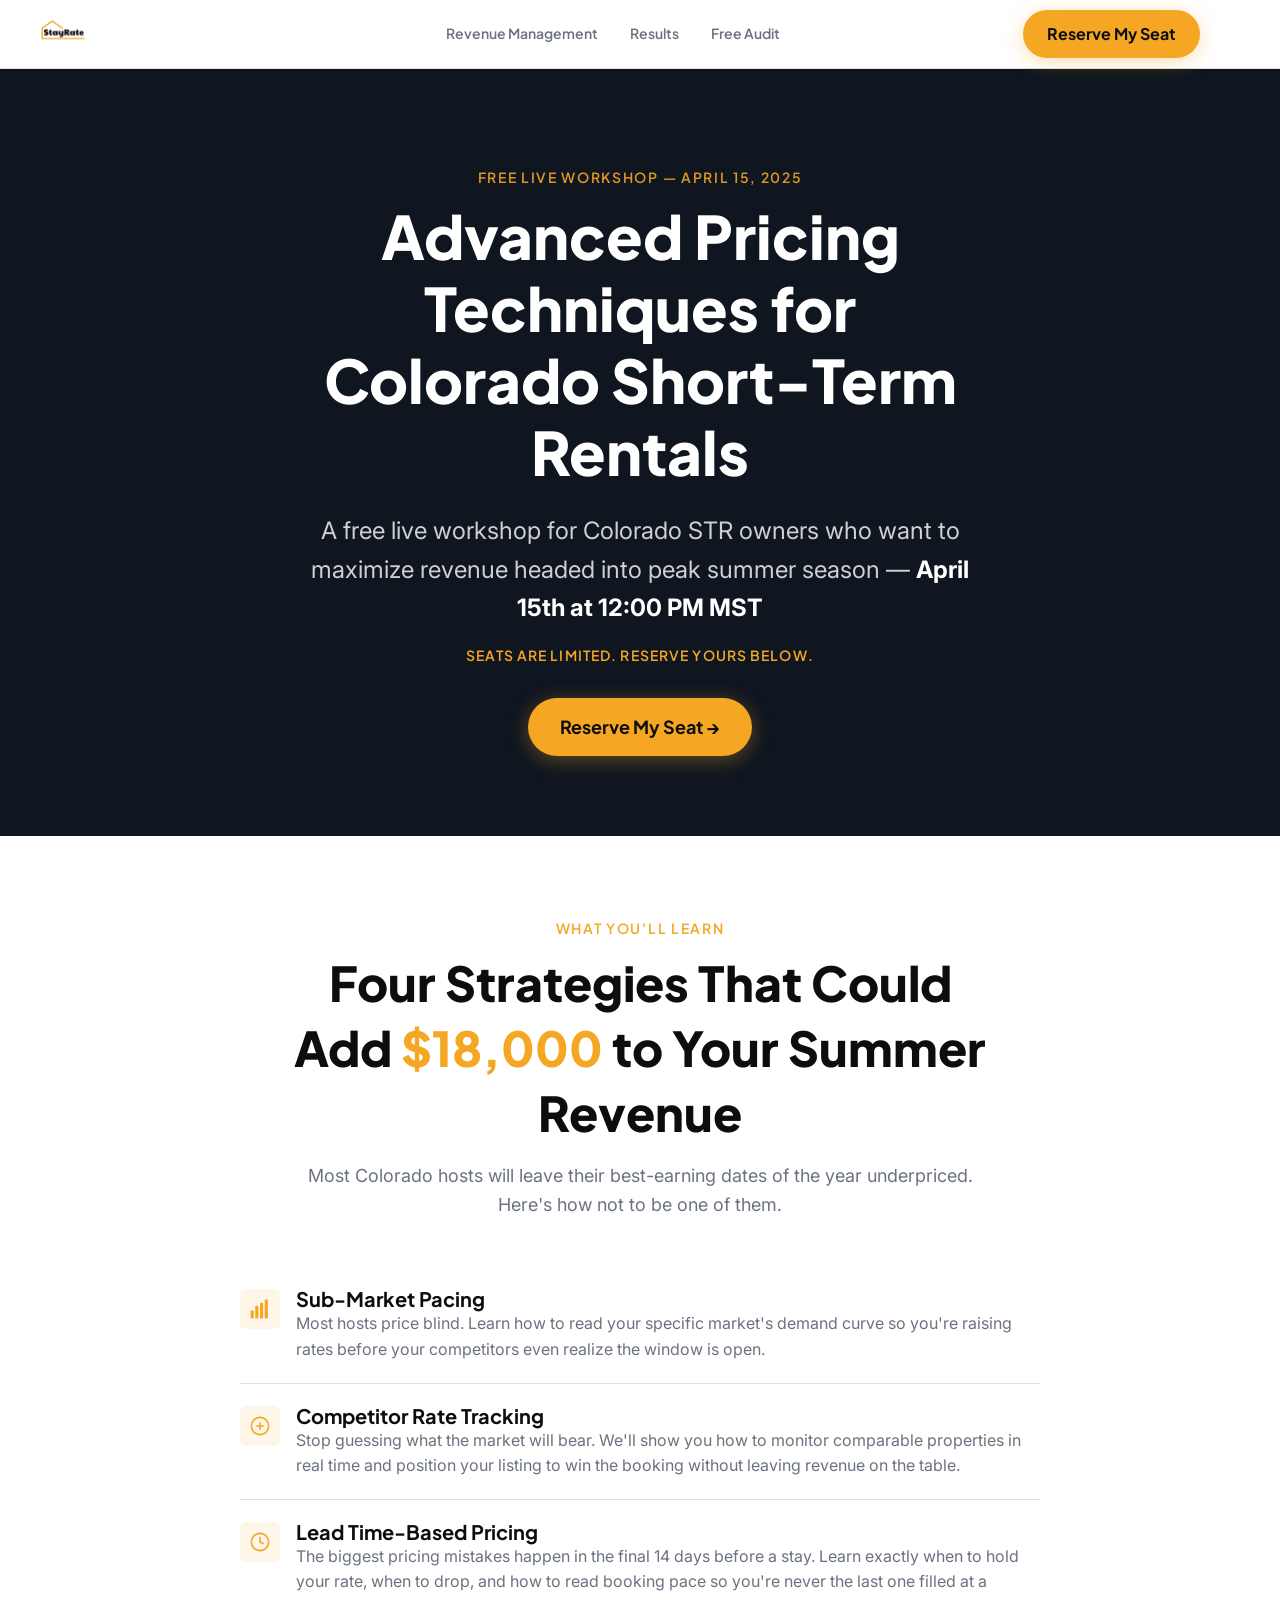
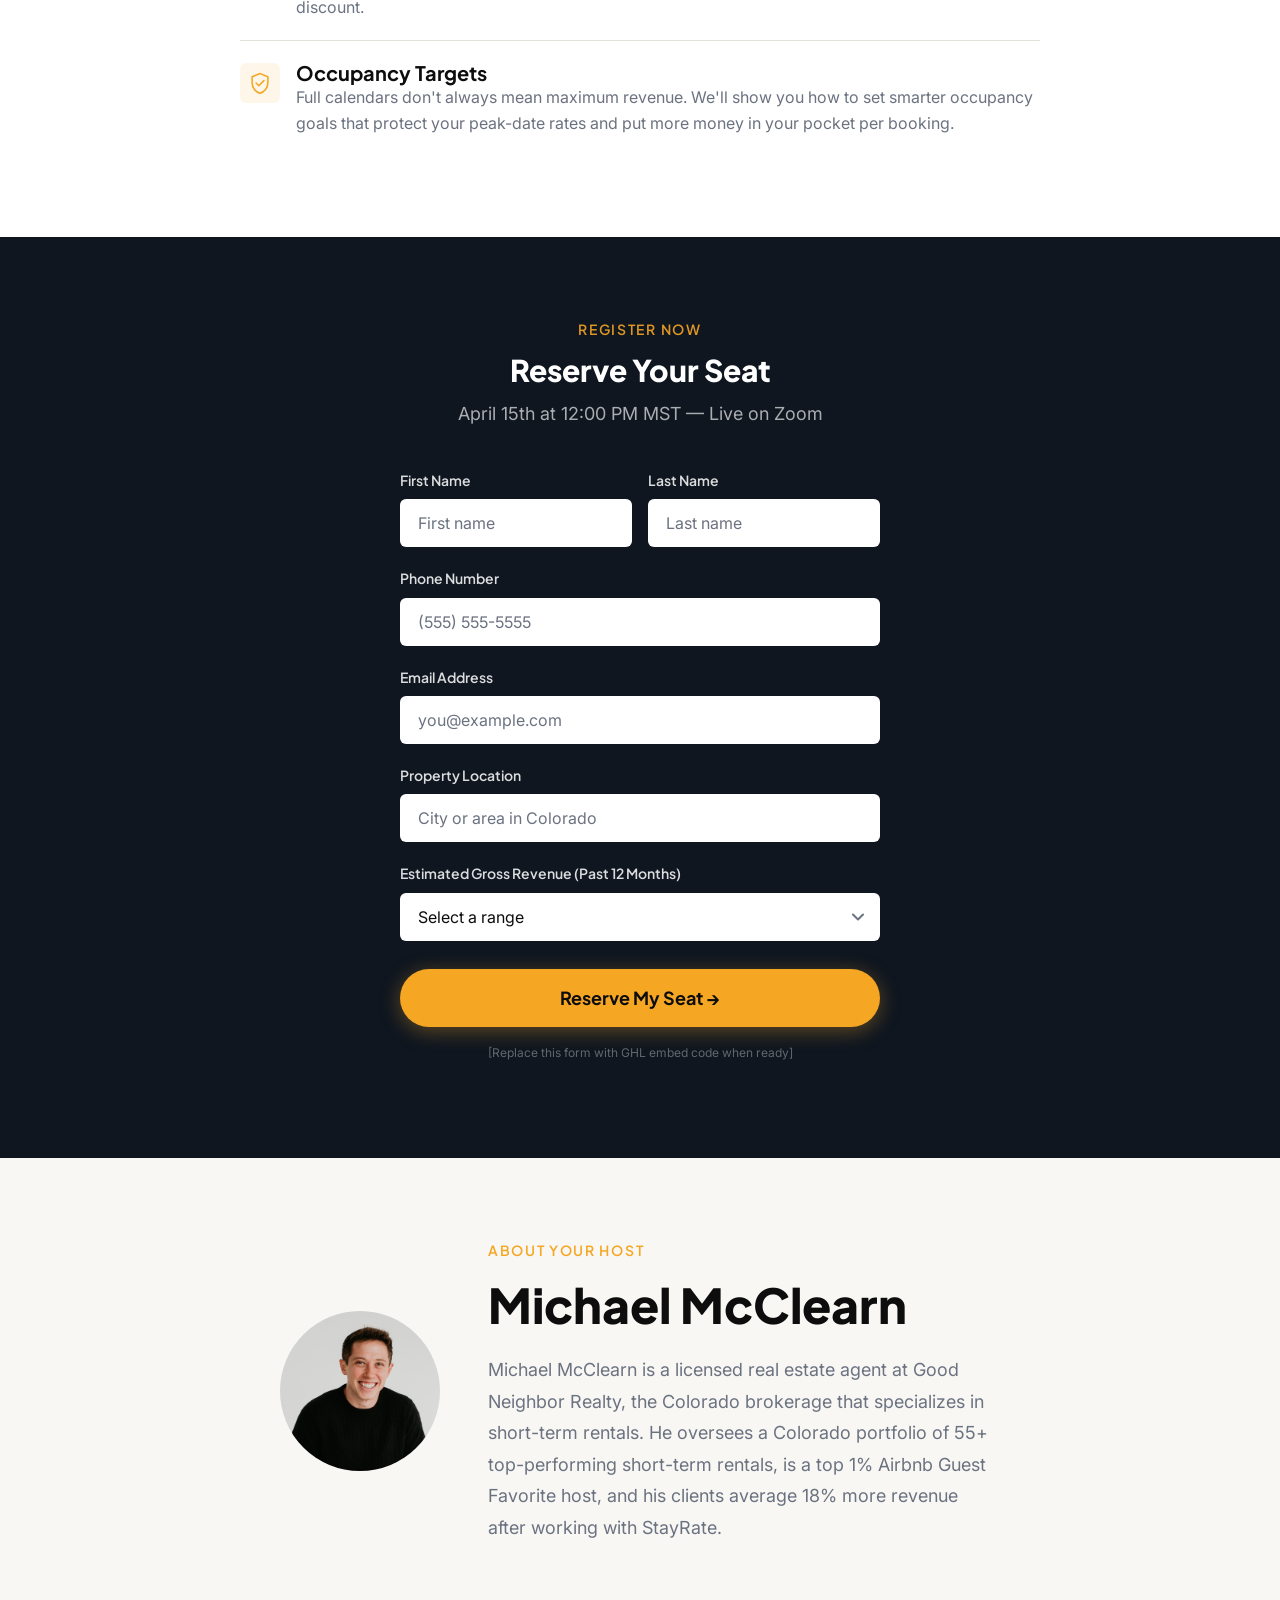
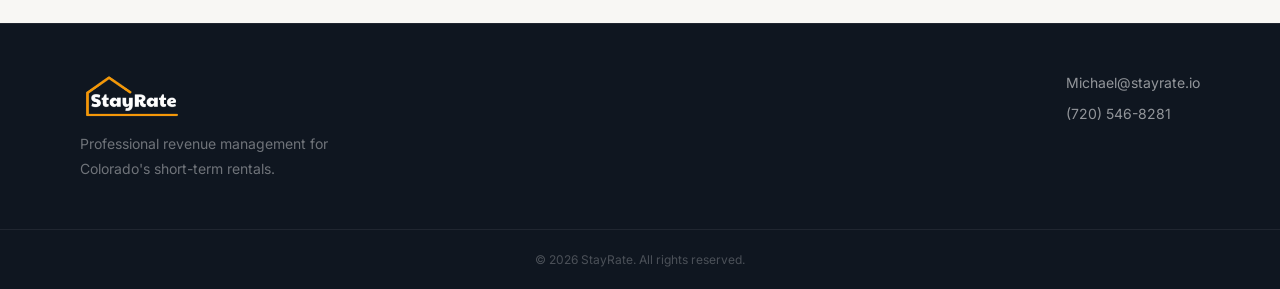
==== workshop/index.html @ c4a12dfe "Add workshop registration landing page at /workshop Standalone webinar landing page for April 15th p" ====
<!DOCTYPE html>
<html lang="en">
<head>
  <meta charset="UTF-8" />
  <meta name="viewport" content="width=device-width, initial-scale=1.0" />
  <meta name="description" content="Free live workshop: Advanced Pricing Techniques for Colorado Short-Term Rentals. April 15th at 12:00 PM MST. Reserve your seat now." />
  <title>Free Workshop: Advanced Pricing Techniques for Colorado STRs | StayRate</title>

  <!-- Google Fonts: Plus Jakarta Sans (headings) + Inter (body) -->
  <link rel="preconnect" href="https://fonts.googleapis.com" />
  <link rel="preconnect" href="https://fonts.gstatic.com" crossorigin />
  <link href="https://fonts.googleapis.com/css2?family=Plus+Jakarta+Sans:wght@400;500;600;700;800&family=Inter:wght@400;500;600&display=swap" rel="stylesheet" />

  <link rel="stylesheet" href="../style.css" />
  <link rel="stylesheet" href="workshop.css" />
</head>
<body>

  <!-- ================================================
       HEADER / NAVIGATION
  ================================================ -->
  <header class="site-header" id="site-header">
    <div class="container header-inner">
      <a href="../index.html" class="logo" aria-label="StayRate Home">
        <img src="../Logo Black Transparent Background.png" alt="StayRate" class="logo-img" />
      </a>
      <nav class="main-nav" aria-label="Main navigation">
        <ul class="nav-list">
          <li><a href="../index.html" class="nav-link">Revenue Management</a></li>
          <li><a href="../case-studies.html" class="nav-link">Results</a></li>
          <li><a href="../revenue-audit/start/index.html" class="nav-link">Free Audit</a></li>
        </ul>
      </nav>
      <a href="#register" class="btn btn-primary nav-cta">Reserve My Seat</a>
      <button class="hamburger" id="hamburger" aria-label="Open menu" aria-expanded="false" aria-controls="mobile-menu">
        <span class="hamburger-bar"></span>
        <span class="hamburger-bar"></span>
        <span class="hamburger-bar"></span>
      </button>
    </div>
    <div class="mobile-menu" id="mobile-menu" aria-hidden="true">
      <nav aria-label="Mobile navigation">
        <ul class="mobile-nav-list">
          <li><a href="../index.html" class="mobile-nav-link">Revenue Management</a></li>
          <li><a href="../case-studies.html" class="mobile-nav-link">Results</a></li>
          <li><a href="../revenue-audit/start/index.html" class="mobile-nav-link">Free Audit</a></li>
        </ul>
        <a href="#register" class="btn btn-primary mobile-cta">Reserve My Seat</a>
      </nav>
    </div>
  </header>


  <main>

    <!-- ================================================
         HERO SECTION
    ================================================ -->
    <section class="ws-hero">
      <div class="container ws-hero-inner">
        <p class="eyebrow">Free Live Workshop — April 15, 2025</p>
        <h1 class="ws-hero-headline">
          Advanced Pricing Techniques for Colorado Short-Term Rentals
        </h1>
        <p class="ws-hero-subhead">
          A free live workshop for Colorado STR owners who want to maximize revenue headed into peak summer season — <strong>April 15th at 12:00 PM MST</strong>
        </p>
        <p class="ws-urgency">Seats are limited. Reserve yours below.</p>
        <a href="#register" class="btn btn-primary btn-lg ws-hero-cta">Reserve My Seat &rarr;</a>
      </div>
    </section>


    <!-- ================================================
         WHAT YOU'LL LEARN
    ================================================ -->
    <section class="ws-learn" id="learn">
      <div class="container">
        <div class="ws-section-header">
          <p class="eyebrow">What You'll Learn</p>
          <h2 class="section-headline">Four Strategies That Could Add <span class="text-accent">$18,000</span> to Your Summer Revenue</h2>
          <p class="ws-learn-subtitle">Most Colorado hosts will leave their best-earning dates of the year underpriced. Here's how not to be one of them.</p>
        </div>

        <div class="ws-learn-rows">

          <div class="ws-learn-row">
            <div class="ws-learn-row-icon" aria-hidden="true">
              <svg width="22" height="22" viewBox="0 0 28 28" fill="none"><rect x="2" y="16" width="4" height="10" rx="1" fill="#F5A623"/><rect x="8" y="10" width="4" height="16" rx="1" fill="#F5A623"/><rect x="14" y="6" width="4" height="20" rx="1" fill="#F5A623"/><rect x="20" y="2" width="4" height="24" rx="1" fill="#F5A623"/></svg>
            </div>
            <div class="ws-learn-row-text">
              <h3 class="ws-learn-title">Sub-Market Pacing</h3>
              <p class="ws-learn-desc">Most hosts price blind. Learn how to read your specific market's demand curve so you're raising rates before your competitors even realize the window is open.</p>
            </div>
          </div>

          <div class="ws-learn-row">
            <div class="ws-learn-row-icon" aria-hidden="true">
              <svg width="22" height="22" viewBox="0 0 28 28" fill="none"><circle cx="14" cy="14" r="11" stroke="#F5A623" stroke-width="2"/><path d="M10 14h8M14 10v8" stroke="#F5A623" stroke-width="2" stroke-linecap="round"/></svg>
            </div>
            <div class="ws-learn-row-text">
              <h3 class="ws-learn-title">Competitor Rate Tracking</h3>
              <p class="ws-learn-desc">Stop guessing what the market will bear. We'll show you how to monitor comparable properties in real time and position your listing to win the booking without leaving revenue on the table.</p>
            </div>
          </div>

          <div class="ws-learn-row">
            <div class="ws-learn-row-icon" aria-hidden="true">
              <svg width="22" height="22" viewBox="0 0 28 28" fill="none"><circle cx="14" cy="14" r="11" stroke="#F5A623" stroke-width="2"/><path d="M14 8v6l4 2" stroke="#F5A623" stroke-width="2" stroke-linecap="round" stroke-linejoin="round"/></svg>
            </div>
            <div class="ws-learn-row-text">
              <h3 class="ws-learn-title">Lead Time-Based Pricing</h3>
              <p class="ws-learn-desc">The biggest pricing mistakes happen in the final 14 days before a stay. Learn exactly when to hold your rate, when to drop, and how to read booking pace so you're never the last one filled at a discount.</p>
            </div>
          </div>

          <div class="ws-learn-row">
            <div class="ws-learn-row-icon" aria-hidden="true">
              <svg width="22" height="22" viewBox="0 0 28 28" fill="none"><path d="M14 2L4 6v8c0 6.075 4.477 11.722 10 13 5.523-1.278 10-6.925 10-13V6L14 2z" stroke="#F5A623" stroke-width="2" fill="none"/><path d="M9 14l3.5 3.5L19 11" stroke="#F5A623" stroke-width="2" stroke-linecap="round" stroke-linejoin="round"/></svg>
            </div>
            <div class="ws-learn-row-text">
              <h3 class="ws-learn-title">Occupancy Targets</h3>
              <p class="ws-learn-desc">Full calendars don't always mean maximum revenue. We'll show you how to set smarter occupancy goals that protect your peak-date rates and put more money in your pocket per booking.</p>
            </div>
          </div>

        </div>
      </div>
    </section>


    <!-- ================================================
         REGISTRATION FORM
    ================================================ -->
    <section class="ws-register" id="register">
      <div class="container ws-register-inner">
        <div class="ws-register-header">
          <p class="eyebrow eyebrow-light">Register Now</p>
          <h2 class="ws-register-headline">Reserve Your Seat</h2>
          <p class="ws-register-sub">April 15th at 12:00 PM MST &mdash; Live on Zoom</p>
        </div>

        <!-- GHL FORM EMBED — REPLACE BELOW -->
        <div id="ws-form-container">
          <form id="ws-registration-form" class="ws-form" novalidate>
            <div class="ws-form-row">
              <div class="ws-form-group">
                <label for="ws-first-name">First Name</label>
                <input type="text" id="ws-first-name" name="first_name" placeholder="First name" required />
              </div>
              <div class="ws-form-group">
                <label for="ws-last-name">Last Name</label>
                <input type="text" id="ws-last-name" name="last_name" placeholder="Last name" required />
              </div>
            </div>

            <div class="ws-form-group">
              <label for="ws-phone">Phone Number</label>
              <input type="tel" id="ws-phone" name="phone" placeholder="(555) 555-5555" required />
            </div>

            <div class="ws-form-group">
              <label for="ws-email">Email Address</label>
              <input type="email" id="ws-email" name="email" placeholder="you@example.com" required />
            </div>

            <div class="ws-form-group">
              <label for="ws-location">Property Location</label>
              <input type="text" id="ws-location" name="location" placeholder="City or area in Colorado" required />
            </div>

            <div class="ws-form-group">
              <label for="ws-revenue">Estimated Gross Revenue (Past 12 Months)</label>
              <select id="ws-revenue" name="revenue" required>
                <option value="" disabled selected>Select a range</option>
                <option value="under-30k">Under $30K</option>
                <option value="30k-60k">$30K–$60K</option>
                <option value="60k-100k">$60K–$100K</option>
                <option value="100k-150k">$100K–$150K</option>
                <option value="150k-plus">$150K+</option>
              </select>
            </div>

            <button type="submit" class="btn btn-primary btn-lg ws-submit-btn">Reserve My Seat &rarr;</button>

            <p class="ws-form-note">[Replace this form with GHL embed code when ready]</p>
          </form>

          <!-- Thank You State (hidden by default) -->
          <div id="ws-thank-you" class="ws-thank-you" hidden>
            <div class="ws-thank-you-icon" aria-hidden="true">
              <svg width="48" height="48" viewBox="0 0 48 48" fill="none"><circle cx="24" cy="24" r="22" stroke="#F5A623" stroke-width="3"/><path d="M14 24l7 7L34 18" stroke="#F5A623" stroke-width="3" stroke-linecap="round" stroke-linejoin="round"/></svg>
            </div>
            <h3 class="ws-thank-you-headline">You're in.</h3>
            <p class="ws-thank-you-sub">Your seat is reserved for <strong>April 15th at 12:00 PM MST</strong>.</p>

            <div class="ws-next-steps">
              <p class="ws-next-steps-label">Here's what happens next:</p>
              <ol class="ws-next-steps-list">
                <li>You'll receive a confirmation email with your Zoom link and a calendar invite</li>
                <li>Over the next week we'll send you a few things to make sure you get the most out of the workshop</li>
                <li>The day before and morning of, we'll send you a reminder with the link</li>
              </ol>
            </div>

            <p class="ws-thank-you-contact">
              If you have questions before then, reach out at <a href="mailto:michael@stayrate.io">michael@stayrate.io</a>
            </p>
          </div>
        </div>
        <!-- END GHL FORM EMBED -->

      </div>
    </section>


    <!-- ================================================
         ABOUT YOUR HOST
    ================================================ -->
    <section class="ws-host" id="host">
      <div class="container ws-host-inner">
        <div class="ws-host-photo">
          <img src="michael.jpg" alt="Michael McClearn" class="ws-headshot-img" />
        </div>
        <div class="ws-host-text">
          <p class="eyebrow">About Your Host</p>
          <h2 class="section-headline">Michael McClearn</h2>
          <p class="ws-host-bio">
            Michael McClearn is a licensed real estate agent at Good Neighbor Realty, the Colorado brokerage that specializes in short-term rentals. He oversees a Colorado portfolio of 55+ top-performing short-term rentals, is a top 1% Airbnb Guest Favorite host, and his clients average 18% more revenue after working with StayRate.
          </p>
        </div>
      </div>
    </section>

  </main>


  <!-- ================================================
       FOOTER
  ================================================ -->
  <footer class="site-footer">
    <div class="container footer-inner">
      <div class="footer-brand">
        <a href="../index.html" class="logo logo-footer" aria-label="StayRate Home">
          <img src="../Logo White Transparent Background.png" alt="StayRate" class="logo-img logo-img--footer" />
        </a>
        <p class="footer-tagline">Professional revenue management for Colorado's short-term rentals.</p>
      </div>
      <div class="footer-contact">
        <a href="mailto:Michael@stayrate.io">Michael@stayrate.io</a>
        <a href="tel:7205468281">(720) 546-8281</a>
      </div>
    </div>
    <div class="footer-bottom">
      <div class="container">
        <p>&copy; <span id="footer-year"></span> StayRate. All rights reserved.</p>
      </div>
    </div>
  </footer>

  <script src="../script.js"></script>
  <script src="workshop.js"></script>
</body>
</html>
---- style.css ----
/* ============================================================
   STAYRATE — STYLESHEET
   Mobile-first, responsive. Vanilla CSS with custom properties.
   Structure:
     1. Design Tokens (CSS Custom Properties)
     2. Reset & Base
     3. Typography
     4. Layout Utilities
     5. Buttons
     6. Header & Navigation
     7. Hero Section
     8. Problem Section
     9. How It Works
    10. Results / Case Study
    11. Why StayRate (Benefits)
    12. Who It's For
    13. FAQ
    14. Final CTA Section
    15. Footer
    16. Animations & Utilities
    17. Media Queries (tablet / desktop)
============================================================ */


/* ============================================================
   1. DESIGN TOKENS
============================================================ */
:root {
  /* --- Brand Colors --- */
  --color-accent:       #F5A623;   /* StayRate orange/gold — CTAs, highlights */
  --color-accent-dark:  #D4891A;   /* Hover state for accent */
  --color-black:        #0D0D0D;   /* Primary text, headings */
  --color-white:        #FFFFFF;
  --color-off-white:    #F8F7F4;   /* Warm light background */
  --color-surface:      #F0EFE9;   /* Slightly deeper off-white for alternating sections */
  --color-dark-bg:      #0F1620;   /* Dark sections (CTA, footer) */
  --color-gray-muted:   #6B7280;   /* Secondary / muted text */
  --color-gray-border:  #E2E0D8;   /* Borders and dividers */
  --color-success:      #16A34A;   /* Checkmarks, positive indicators */

  /* --- Typography --- */
  --font-heading: 'Plus Jakarta Sans', sans-serif;
  --font-body:    'Inter', sans-serif;

  /* Font weights */
  --fw-regular:  400;
  --fw-medium:   500;
  --fw-semibold: 600;
  --fw-bold:     700;
  --fw-extrabold:800;

  /* Font sizes — mobile base, scaled up at breakpoints */
  --fs-xs:   0.75rem;   /*  12px */
  --fs-sm:   0.875rem;  /*  14px */
  --fs-base: 1rem;      /*  16px */
  --fs-md:   1.125rem;  /*  18px */
  --fs-lg:   1.25rem;   /*  20px */
  --fs-xl:   1.5rem;    /*  24px */
  --fs-2xl:  1.875rem;  /*  30px */
  --fs-3xl:  2.25rem;   /*  36px */
  --fs-4xl:  3rem;      /*  48px */
  --fs-5xl:  3.75rem;   /*  60px */

  /* Line heights */
  --lh-tight:  1.2;
  --lh-snug:   1.35;
  --lh-normal: 1.6;
  --lh-relaxed:1.75;

  /* --- Spacing Scale --- */
  --space-1:  0.25rem;  /*  4px */
  --space-2:  0.5rem;   /*  8px */
  --space-3:  0.75rem;  /* 12px */
  --space-4:  1rem;     /* 16px */
  --space-5:  1.25rem;  /* 20px */
  --space-6:  1.5rem;   /* 24px */
  --space-8:  2rem;     /* 32px */
  --space-10: 2.5rem;   /* 40px */
  --space-12: 3rem;     /* 48px */
  --space-16: 4rem;     /* 64px */
  --space-20: 5rem;     /* 80px */
  --space-24: 6rem;     /* 96px */

  /* --- Layout --- */
  --container-max:  1200px;
  --container-pad:  var(--space-5);  /* horizontal padding inside container */

  /* --- Borders & Radius --- */
  --radius-sm:  6px;
  --radius-md:  12px;
  --radius-lg:  20px;
  --radius-xl:  28px;
  --radius-full:9999px;

  /* --- Shadows --- */
  --shadow-sm:  0 1px 3px rgba(0,0,0,0.08), 0 1px 2px rgba(0,0,0,0.05);
  --shadow-md:  0 4px 16px rgba(0,0,0,0.10);
  --shadow-lg:  0 12px 40px rgba(0,0,0,0.14);
  --shadow-accent: 0 4px 20px rgba(245,166,35,0.35);

  /* --- Transitions --- */
  --transition-fast: 150ms ease;
  --transition-base: 250ms ease;
  --transition-slow: 400ms ease;
}


/* ============================================================
   2. RESET & BASE
============================================================ */
*, *::before, *::after {
  box-sizing: border-box;
  margin: 0;
  padding: 0;
}

html {
  scroll-behavior: smooth;
  -webkit-text-size-adjust: 100%;
}

body {
  font-family: var(--font-body);
  font-size: var(--fs-base);
  line-height: var(--lh-normal);
  color: var(--color-black);
  background-color: var(--color-white);
  -webkit-font-smoothing: antialiased;
  -moz-osx-font-smoothing: grayscale;
}

img, svg {
  display: block;
  max-width: 100%;
}

a {
  color: inherit;
  text-decoration: none;
}

ul, ol {
  list-style: none;
}

button {
  cursor: pointer;
  border: none;
  background: none;
  font-family: inherit;
}

/* Offset anchor targets so sticky header doesn't overlap */
:target {
  scroll-margin-top: 80px;
}


/* ============================================================
   3. TYPOGRAPHY
============================================================ */
h1, h2, h3, h4, h5, h6 {
  font-family: var(--font-heading);
  font-weight: var(--fw-bold);
  line-height: var(--lh-tight);
  color: var(--color-black);
}

p {
  line-height: var(--lh-normal);
}

/* Eyebrow labels — small uppercase tracking text above headings */
.eyebrow {
  display: inline-block;
  font-family: var(--font-heading);
  font-size: var(--fs-sm);
  font-weight: var(--fw-semibold);
  letter-spacing: 0.12em;
  text-transform: uppercase;
  color: var(--color-accent);
  margin-bottom: var(--space-3);
}

/* Light variant for dark backgrounds */
.eyebrow-light {
  color: var(--color-accent);
  opacity: 0.9;
}

/* Accent color spans inside headings */
.text-accent {
  color: var(--color-accent);
}

/* Section heading — shared across most sections */
.section-headline {
  font-size: var(--fs-2xl);
  font-weight: var(--fw-extrabold);
  line-height: var(--lh-snug);
  color: var(--color-black);
  margin-bottom: var(--space-4);
}

.section-subhead {
  font-size: var(--fs-md);
  color: var(--color-gray-muted);
  max-width: 560px;
  margin: 0 auto;
}

.section-body {
  font-size: var(--fs-base);
  color: var(--color-gray-muted);
  line-height: var(--lh-relaxed);
  margin-bottom: var(--space-4);
}

/* Centered section header block */
.section-header {
  text-align: center;
  margin-bottom: var(--space-12);
}

.section-header .section-headline {
  margin-bottom: var(--space-4);
}


/* ============================================================
   4. LAYOUT UTILITIES
============================================================ */
.container {
  width: 100%;
  max-width: var(--container-max);
  margin-left: auto;
  margin-right: auto;
  padding-left: var(--container-pad);
  padding-right: var(--container-pad);
}


/* ============================================================
   5. BUTTONS
============================================================ */
.btn {
  display: inline-flex;
  align-items: center;
  justify-content: center;
  font-family: var(--font-heading);
  font-weight: var(--fw-bold);
  font-size: var(--fs-base);
  line-height: 1;
  padding: var(--space-4) var(--space-6);
  border-radius: var(--radius-full);
  transition: background-color var(--transition-base),
              transform var(--transition-fast),
              box-shadow var(--transition-base);
  white-space: nowrap;
  text-decoration: none;
}

/* Primary — orange fill */
.btn-primary {
  background-color: var(--color-accent);
  color: var(--color-black);
  box-shadow: var(--shadow-accent);
}

.btn-primary:hover,
.btn-primary:focus-visible {
  background-color: var(--color-accent-dark);
  transform: translateY(-2px);
  box-shadow: 0 6px 24px rgba(245,166,35,0.45);
}

.btn-primary:active {
  transform: translateY(0);
  box-shadow: var(--shadow-accent);
}

/* Large variant */
.btn-lg {
  font-size: var(--fs-md);
  padding: var(--space-5) var(--space-8);
}

/* Focus ring for keyboard accessibility */
.btn:focus-visible {
  outline: 3px solid var(--color-accent);
  outline-offset: 3px;
}


/* ============================================================
   6. HEADER & NAVIGATION
============================================================ */
.site-header {
  position: sticky;
  top: 0;
  z-index: 100;
  background-color: var(--color-white);
  border-bottom: 1px solid var(--color-gray-border);
  box-shadow: var(--shadow-sm);
  transition: box-shadow var(--transition-base);
}

/* Elevated shadow when scrolled — applied via JS */
.site-header.scrolled {
  box-shadow: var(--shadow-md);
}

.header-inner {
  display: flex;
  align-items: center;
  justify-content: space-between;
  gap: var(--space-4);
  height: 68px;
}

/* --- Logo --- */
.logo {
  display: flex;
  align-items: center;
  text-decoration: none;
  flex-shrink: 0;
}

/* PNG logo image — transparent background versions.
   The PNG canvas is ~1080×1080; the visible mark (roof peak → orange baseline)
   occupies ~18.5% of canvas height and ~41% of width, sitting just left of centre.
   Target: visible mark height = 48px (same as nav "Book Free Audit" button).
   height = 48 / 0.185 ≈ 260px  →  vertical margin = -(260-48)/2 = -106px
   Horizontal at 260px rendered width: left padding ≈ 78px, right padding ≈ 75px. */
.logo-img {
  height: 260px;
  width: auto;
  display: block;
  object-fit: contain;
  margin-top: -106px;
  margin-bottom: -106px;
  margin-left: -78px;
  margin-right: -60px;
}

/* Footer version — uses white transparent logo on dark background.
   Same proportions as nav logo. */
.logo-img--footer {
  height: 260px;
  width: auto;
  margin-top: -106px;
  margin-bottom: -106px;
  margin-left: -78px;
  margin-right: -60px;
}

/* --- Desktop Nav --- */
.main-nav {
  display: none; /* hidden on mobile */
}

.nav-list {
  display: flex;
  align-items: center;
  gap: var(--space-8);
}

.nav-link {
  font-family: var(--font-heading);
  font-size: var(--fs-sm);
  font-weight: var(--fw-semibold);
  color: var(--color-gray-muted);
  text-decoration: none;
  transition: color var(--transition-fast);
  position: relative;
}

.nav-link::after {
  content: '';
  position: absolute;
  bottom: -3px;
  left: 0;
  width: 0;
  height: 2px;
  background-color: var(--color-accent);
  transition: width var(--transition-base);
}

.nav-link:hover {
  color: var(--color-black);
}

.nav-link:hover::after {
  width: 100%;
}

/* Desktop CTA in nav */
.nav-cta {
  display: none;
}

/* --- Hamburger --- */
.hamburger {
  display: flex;
  flex-direction: column;
  justify-content: center;
  gap: 5px;
  width: 36px;
  height: 36px;
  padding: var(--space-1);
  border-radius: var(--radius-sm);
  transition: background-color var(--transition-fast);
}

.hamburger:hover {
  background-color: var(--color-surface);
}

.hamburger-bar {
  display: block;
  width: 22px;
  height: 2px;
  background-color: var(--color-black);
  border-radius: 2px;
  transition: transform var(--transition-base), opacity var(--transition-base);
  transform-origin: center;
}

/* Hamburger → X animation */
.hamburger.is-open .hamburger-bar:nth-child(1) {
  transform: translateY(7px) rotate(45deg);
}
.hamburger.is-open .hamburger-bar:nth-child(2) {
  opacity: 0;
  transform: scaleX(0);
}
.hamburger.is-open .hamburger-bar:nth-child(3) {
  transform: translateY(-7px) rotate(-45deg);
}

/* --- Mobile Menu Drawer --- */
.mobile-menu {
  display: none;
  background-color: var(--color-white);
  border-top: 1px solid var(--color-gray-border);
  padding: var(--space-6) var(--container-pad) var(--space-8);
}

.mobile-menu.is-open {
  display: block;
}

.mobile-nav-list {
  display: flex;
  flex-direction: column;
  gap: var(--space-1);
  margin-bottom: var(--space-6);
}

.mobile-nav-link {
  display: block;
  font-family: var(--font-heading);
  font-size: var(--fs-lg);
  font-weight: var(--fw-semibold);
  color: var(--color-black);
  padding: var(--space-3) 0;
  border-bottom: 1px solid var(--color-gray-border);
  transition: color var(--transition-fast);
}

.mobile-nav-link:hover {
  color: var(--color-accent);
}

.mobile-cta {
  width: 100%;
  text-align: center;
}

/* Mobile About Us group */
.mobile-nav-group {
  padding: var(--space-2) 0;
  border-bottom: 1px solid var(--color-gray-border);
}

.mobile-nav-group-label {
  display: block;
  font-family: var(--font-heading);
  font-size: var(--fs-xs);
  font-weight: var(--fw-bold);
  color: var(--color-gray-muted);
  text-transform: uppercase;
  letter-spacing: 0.08em;
  padding: var(--space-3) 0 var(--space-1);
}

.mobile-nav-sublist {
  list-style: none;
  margin: 0;
  padding: 0;
}

.mobile-nav-link--sub {
  font-size: var(--fs-base);
  padding-left: var(--space-4);
  color: var(--color-gray-muted);
}


/* ── Desktop About Us Dropdown ── */
.nav-item-dropdown {
  position: relative;
}

/* The toggle button looks like a nav-link */
.nav-dropdown-toggle {
  background: none;
  border: none;
  padding: 0;
  cursor: pointer;
  display: flex;
  align-items: center;
  gap: var(--space-1);
  font-family: var(--font-heading);
  font-size: var(--fs-sm);
  font-weight: var(--fw-semibold);
  color: var(--color-gray-muted);
  transition: color var(--transition-fast);
  position: relative;
}

.nav-dropdown-toggle::after {
  content: '';
  position: absolute;
  bottom: -3px;
  left: 0;
  width: 0;
  height: 2px;
  background-color: var(--color-accent);
  transition: width var(--transition-base);
}

.nav-dropdown-toggle:hover,
.nav-dropdown-toggle[aria-expanded="true"] {
  color: var(--color-black);
}

.nav-dropdown-toggle:hover::after,
.nav-dropdown-toggle[aria-expanded="true"]::after {
  width: calc(100% - 16px); /* stop before the chevron */
}

/* Chevron rotation when open */
.nav-chevron {
  flex-shrink: 0;
  transition: transform var(--transition-base);
}

.nav-dropdown-toggle[aria-expanded="true"] .nav-chevron {
  transform: rotate(180deg);
}

/* Dropdown panel */
.nav-dropdown {
  display: none;
  position: absolute;
  top: calc(100% + 14px);
  right: 0;
  min-width: 190px;
  background: var(--color-white);
  border: 1px solid var(--color-gray-border);
  border-radius: var(--radius-md);
  box-shadow: var(--shadow-md);
  padding: var(--space-2) 0;
  list-style: none;
  margin: 0;
  z-index: 200;
  /* Subtle slide-down entrance */
  animation: dropdownOpen 0.18s ease both;
}

@keyframes dropdownOpen {
  from { opacity: 0; transform: translateY(-6px); }
  to   { opacity: 1; transform: translateY(0); }
}

.nav-item-dropdown.is-open .nav-dropdown {
  display: block;
}

.nav-dropdown-item {
  display: block;
  padding: var(--space-2) var(--space-5);
  font-family: var(--font-heading);
  font-size: var(--fs-sm);
  font-weight: var(--fw-medium);
  color: var(--color-gray-muted);
  text-decoration: none;
  transition: background-color var(--transition-fast), color var(--transition-fast);
  white-space: nowrap;
}

.nav-dropdown-item:hover {
  background-color: var(--color-off-white);
  color: var(--color-black);
}

/* Accent left-border on hover for the dropdown items */
.nav-dropdown-item:hover {
  border-left: 2px solid var(--color-accent);
  padding-left: calc(var(--space-5) - 2px);
}


/* ============================================================
   7. HERO SECTION
============================================================ */
.hero {
  background-color: var(--color-white);
  padding: var(--space-16) 0 var(--space-20);
  overflow: hidden;
}

.hero-inner {
  display: flex;
  flex-direction: column;
  gap: var(--space-12);
}

.hero-content {
  max-width: 640px;
}

/* Headline */
.hero-headline {
  font-size: var(--fs-3xl);
  font-weight: var(--fw-extrabold);
  line-height: var(--lh-tight);
  color: var(--color-black);
  margin-bottom: var(--space-6);
}

.hero-subhead {
  font-size: var(--fs-md);
  color: var(--color-gray-muted);
  line-height: var(--lh-relaxed);
  margin-bottom: var(--space-8);
  max-width: 540px;
}

/* CTA button group */
.hero-cta-group {
  margin-bottom: var(--space-10);
}

.cta-reassurance {
  font-size: var(--fs-sm);
  color: var(--color-gray-muted);
  margin-top: var(--space-3);
  font-style: italic;
}

/* Trust bar — 3 stats in a row */
.trust-bar {
  display: flex;
  align-items: center;
  gap: var(--space-6);
  flex-wrap: wrap;
}

.trust-item {
  display: flex;
  flex-direction: column;
  gap: var(--space-1);
}

.trust-number {
  font-family: var(--font-heading);
  font-size: var(--fs-xl);
  font-weight: var(--fw-extrabold);
  color: var(--color-black);
  line-height: 1;
}

.trust-label {
  font-size: var(--fs-xs);
  color: var(--color-gray-muted);
  text-transform: uppercase;
  letter-spacing: 0.06em;
  font-weight: var(--fw-medium);
}

.trust-divider {
  width: 1px;
  height: 32px;
  background-color: var(--color-gray-border);
  flex-shrink: 0;
}

/* Hero visual card */
.hero-visual {
  width: 100%;
}

.hero-card {
  background: var(--color-dark-bg);
  border-radius: var(--radius-lg);
  padding: var(--space-8);
  color: var(--color-white);
  position: relative;
  overflow: hidden;
}

/* Subtle decorative glow in background */
.hero-card::before {
  content: '';
  position: absolute;
  top: -60px;
  right: -60px;
  width: 200px;
  height: 200px;
  background: radial-gradient(circle, rgba(245,166,35,0.2) 0%, transparent 70%);
  pointer-events: none;
}

.hero-card-label {
  font-size: var(--fs-xs);
  font-weight: var(--fw-semibold);
  text-transform: uppercase;
  letter-spacing: 0.1em;
  color: var(--color-accent);
  margin-bottom: var(--space-6);
}

.hero-card-stats {
  display: grid;
  grid-template-columns: repeat(3, 1fr);
  gap: var(--space-4);
  margin-bottom: var(--space-6);
}

.hero-stat {
  display: flex;
  flex-direction: column;
  gap: var(--space-1);
  padding: var(--space-4);
  background: rgba(255,255,255,0.06);
  border-radius: var(--radius-md);
  border: 1px solid rgba(255,255,255,0.08);
}

.hero-stat-highlight {
  background: rgba(245,166,35,0.15);
  border-color: rgba(245,166,35,0.3);
}

.hero-stat-number {
  font-family: var(--font-heading);
  font-size: var(--fs-2xl);
  font-weight: var(--fw-extrabold);
  color: var(--color-white);
  line-height: 1;
}

.hero-stat-highlight .hero-stat-number {
  color: var(--color-accent);
}

.hero-stat-desc {
  font-size: var(--fs-xs);
  color: rgba(255,255,255,0.55);
  text-transform: uppercase;
  letter-spacing: 0.06em;
  font-weight: var(--fw-medium);
}

.hero-card-source {
  font-size: var(--fs-xs);
  color: rgba(255,255,255,0.4);
  font-style: italic;
}


/* ============================================================
   8. PROBLEM SECTION
============================================================ */
.problem {
  background-color: var(--color-dark-bg);
  padding: var(--space-20) 0;
  color: var(--color-white);
}

.problem-inner {
  display: flex;
  flex-direction: column;
  gap: var(--space-12);
}

.problem .section-headline {
  color: var(--color-white);
}

.problem .section-body {
  color: rgba(255,255,255,0.65);
}

/* Two-column comparison */
.problem-vs {
  display: grid;
  grid-template-columns: 1fr;
  gap: var(--space-6);
}

.problem-col {
  padding: var(--space-8);
  border-radius: var(--radius-lg);
}

.problem-col--bad {
  background: rgba(255,255,255,0.04);
  border: 1px solid rgba(255,255,255,0.08);
}

.problem-col--good {
  background: rgba(245,166,35,0.08);
  border: 1px solid rgba(245,166,35,0.25);
}

.problem-col-title {
  font-size: var(--fs-base);
  font-weight: var(--fw-bold);
  text-transform: uppercase;
  letter-spacing: 0.08em;
  margin-bottom: var(--space-5);
}

.problem-col--bad .problem-col-title {
  color: rgba(255,255,255,0.4);
}

.problem-col--good .problem-col-title {
  color: var(--color-accent);
}

/* Problem list items with × prefix */
.problem-list {
  display: flex;
  flex-direction: column;
  gap: var(--space-3);
}

.problem-list li {
  display: flex;
  align-items: flex-start;
  gap: var(--space-3);
  font-size: var(--fs-sm);
  color: rgba(255,255,255,0.55);
  line-height: var(--lh-snug);
}

.problem-list li::before {
  content: '✕';
  color: rgba(255,100,100,0.7);
  font-size: var(--fs-sm);
  flex-shrink: 0;
  margin-top: 1px;
}

/* Solution list items with ✓ prefix */
.solution-list {
  display: flex;
  flex-direction: column;
  gap: var(--space-3);
}

.solution-list li {
  display: flex;
  align-items: flex-start;
  gap: var(--space-3);
  font-size: var(--fs-sm);
  color: rgba(255,255,255,0.85);
  line-height: var(--lh-snug);
}

.solution-list li::before {
  content: '✓';
  color: var(--color-accent);
  font-weight: var(--fw-bold);
  font-size: var(--fs-sm);
  flex-shrink: 0;
  margin-top: 1px;
}


/* ============================================================
   9. HOW IT WORKS
============================================================ */
.how-it-works {
  background-color: var(--color-off-white);
  padding: var(--space-20) 0;
}

.steps-list {
  display: flex;
  flex-direction: column;
  gap: var(--space-6);
  counter-reset: steps;
}

.step-card {
  display: flex;
  gap: var(--space-6);
  align-items: flex-start;
  background: var(--color-white);
  border-radius: var(--radius-lg);
  padding: var(--space-8);
  box-shadow: var(--shadow-sm);
  border: 1px solid var(--color-gray-border);
  transition: box-shadow var(--transition-base), transform var(--transition-base);
}

.step-card:hover {
  box-shadow: var(--shadow-md);
  transform: translateY(-2px);
}

.step-number {
  font-family: var(--font-heading);
  font-size: var(--fs-3xl);
  font-weight: var(--fw-extrabold);
  color: var(--color-accent);
  opacity: 0.25;
  line-height: 1;
  flex-shrink: 0;
  min-width: 56px;
}

.step-title {
  font-size: var(--fs-lg);
  font-weight: var(--fw-bold);
  margin-bottom: var(--space-3);
}

.step-desc {
  font-size: var(--fs-base);
  color: var(--color-gray-muted);
  line-height: var(--lh-relaxed);
}


/* ============================================================
   10. RESULTS / CASE STUDY
============================================================ */
.results {
  background-color: var(--color-white);
  padding: var(--space-20) 0;
}

.case-study {
  display: flex;
  flex-direction: column;
  gap: var(--space-12);
}

.case-study-title {
  font-size: var(--fs-xl);
  font-weight: var(--fw-bold);
  margin-bottom: var(--space-5);
}

.case-study-body {
  font-size: var(--fs-base);
  color: var(--color-gray-muted);
  line-height: var(--lh-relaxed);
  margin-bottom: var(--space-4);
}

.case-study-quote {
  font-family: var(--font-heading);
  font-size: var(--fs-lg);
  font-weight: var(--fw-semibold);
  font-style: normal;
  color: var(--color-black);
  border-left: 3px solid var(--color-accent);
  padding-left: var(--space-5);
  margin-top: var(--space-6);
}

/* Metrics grid */
.case-study-metrics {
  display: grid;
  grid-template-columns: 1fr;
  gap: var(--space-4);
}

.metric-card {
  display: flex;
  flex-direction: column;
  align-items: center;
  justify-content: center;
  text-align: center;
  padding: var(--space-8) var(--space-6);
  background: var(--color-off-white);
  border-radius: var(--radius-lg);
  border: 1px solid var(--color-gray-border);
  gap: var(--space-2);
}

.metric-card--highlight {
  background: var(--color-dark-bg);
  border-color: transparent;
}

.metric-number {
  font-family: var(--font-heading);
  font-size: var(--fs-4xl);
  font-weight: var(--fw-extrabold);
  color: var(--color-accent);
  line-height: 1;
}

.metric-label {
  font-size: var(--fs-sm);
  color: var(--color-gray-muted);
  font-weight: var(--fw-medium);
  text-transform: uppercase;
  letter-spacing: 0.07em;
}

.metric-card--highlight .metric-label {
  color: rgba(255,255,255,0.6);
}

/* --- Case study context inner layout --- */
.case-study-context {
  display: flex;
  flex-direction: column;
  gap: var(--space-8);
}

.case-study-text { /* text block — no extra styles needed, just groups content */ }

/* Bottom row: photo left + CTA button right */
.case-study-bottom {
  display: flex;
  flex-direction: column;
  gap: var(--space-5);
}

/* Property photo frame */
.cs-property-photo-wrap {
  position: relative;
  border-radius: var(--radius-lg);
  overflow: hidden;
  box-shadow: var(--shadow-md);
  border: 1px solid var(--color-gray-border);
  background: var(--color-surface);
  aspect-ratio: 16 / 9;
  max-width: 420px;        /* cap width on desktop so it feels framed, not huge */
}

.cs-property-photo-link {
  display: block;
  width: 100%;
  height: 100%;
}

.cs-property-photo {
  width: 100%;
  height: 100%;
  object-fit: cover;
  display: block;
  transition: transform 0.45s ease;
}

.cs-property-photo-wrap:hover .cs-property-photo {
  transform: scale(1.04);
}

/* Airbnb badge — bottom-left of photo */
.cs-property-badge {
  position: absolute;
  bottom: var(--space-3);
  left: var(--space-3);
  display: inline-flex;
  align-items: center;
  gap: var(--space-1);
  background: rgba(255,255,255,0.92);
  backdrop-filter: blur(6px);
  -webkit-backdrop-filter: blur(6px);
  font-family: var(--font-heading);
  font-size: var(--fs-xs);
  font-weight: var(--fw-semibold);
  color: var(--color-black);
  padding: 0.25rem 0.625rem;
  border-radius: var(--radius-full);
  pointer-events: none;
  white-space: nowrap;
}

/* Case studies CTA button */
.cs-results-cta {
  align-self: flex-start;
  display: inline-flex;
  align-items: center;
  gap: var(--space-2);
}


/* ============================================================
   11. WHY STAYRATE (BENEFITS)
============================================================ */
.why-stayrate {
  background-color: var(--color-surface);
  padding: var(--space-20) 0;
}

.benefits-grid {
  display: grid;
  grid-template-columns: 1fr;
  gap: var(--space-6);
}

.benefit-card {
  background: var(--color-white);
  border-radius: var(--radius-lg);
  padding: var(--space-8);
  border: 1px solid var(--color-gray-border);
  transition: box-shadow var(--transition-base), transform var(--transition-base);
}

.benefit-card:hover {
  box-shadow: var(--shadow-md);
  transform: translateY(-3px);
}

.benefit-icon {
  width: 52px;
  height: 52px;
  background: rgba(245,166,35,0.10);
  border-radius: var(--radius-md);
  display: flex;
  align-items: center;
  justify-content: center;
  margin-bottom: var(--space-5);
}

.benefit-title {
  font-size: var(--fs-lg);
  font-weight: var(--fw-bold);
  margin-bottom: var(--space-3);
}

.benefit-desc {
  font-size: var(--fs-sm);
  color: var(--color-gray-muted);
  line-height: var(--lh-relaxed);
}


/* ============================================================
   11b. MARKETS WE SERVE — Hyper-local Colorado section
============================================================ */
.markets-section {
  background-color: var(--color-off-white);
  padding: var(--space-20) 0;
  border-top: 1px solid var(--color-gray-border);
  border-bottom: 1px solid var(--color-gray-border);
}

.markets-inner {
  display: grid;
  grid-template-columns: 1fr;
  gap: var(--space-12);
  align-items: start;
}

.markets-text {
  display: flex;
  flex-direction: column;
  gap: var(--space-4);
}

.markets-body {
  font-size: var(--fs-base);
  color: var(--color-gray-muted);
  line-height: var(--lh-relaxed);
  margin: 0;
}

/* Secondary button style */
.btn-secondary {
  display: inline-flex;
  align-items: center;
  gap: var(--space-2);
  font-family: var(--font-heading);
  font-size: var(--fs-sm);
  font-weight: var(--fw-semibold);
  color: var(--color-black);
  text-decoration: none;
  border-bottom: 2px solid var(--color-accent);
  padding-bottom: 2px;
  transition: color var(--transition-fast), border-color var(--transition-fast);
  align-self: flex-start;
  margin-top: var(--space-2);
}

.btn-secondary:hover {
  color: var(--color-accent);
}

/* Market cards grid */
.markets-grid {
  display: grid;
  grid-template-columns: 1fr 1fr;
  gap: var(--space-4);
}

.market-card {
  background: var(--color-white);
  border: 1px solid var(--color-gray-border);
  border-radius: var(--radius-lg);
  padding: var(--space-5) var(--space-5);
  display: flex;
  flex-direction: column;
  gap: var(--space-2);
  transition: box-shadow var(--transition-base), transform var(--transition-base);
}

.market-card:hover {
  box-shadow: var(--shadow-md);
  transform: translateY(-2px);
}

.market-icon {
  width: 40px;
  height: 40px;
  display: flex;
  align-items: center;
  justify-content: center;
  background: rgba(245, 166, 35, 0.1);
  border-radius: var(--radius-md);
  flex-shrink: 0;
}

.market-name {
  font-family: var(--font-heading);
  font-size: var(--fs-sm);
  font-weight: var(--fw-bold);
  color: var(--color-black);
  margin: 0;
}

.market-desc {
  font-size: var(--fs-xs);
  color: var(--color-gray-muted);
  line-height: var(--lh-relaxed);
  margin: 0;
}

/* Colorado badge */
.markets-badge {
  margin-top: var(--space-6);
  display: flex;
  flex-direction: column;
  align-items: center;
  gap: var(--space-1);
  padding: var(--space-4) var(--space-6);
  background: var(--color-black);
  border-radius: var(--radius-lg);
  text-align: center;
}

.markets-badge-text {
  font-family: var(--font-heading);
  font-size: var(--fs-base);
  font-weight: var(--fw-extrabold);
  color: var(--color-accent);
  letter-spacing: -0.01em;
}

.markets-badge-sub {
  font-size: var(--fs-xs);
  color: rgba(255, 255, 255, 0.6);
  font-weight: var(--fw-medium);
}

@media (min-width: 1024px) {
  .markets-inner {
    grid-template-columns: 1fr 1fr;
    gap: var(--space-20);
    align-items: center;
  }
}


/* ============================================================
   12. WHO IT'S FOR
============================================================ */
.who-its-for {
  background-color: var(--color-white);
  padding: var(--space-20) 0;
}

.who-inner {
  max-width: 680px;
}

.qualifier-list {
  display: flex;
  flex-direction: column;
  gap: var(--space-3);
  margin-bottom: var(--space-10);
}

.qualifier-list li {
  display: flex;
  align-items: flex-start;
  gap: var(--space-3);
  font-size: var(--fs-base);
  color: var(--color-black);
  line-height: var(--lh-snug);
}

.qualifier-list li::before {
  content: '';
  width: 20px;
  height: 20px;
  background-color: var(--color-accent);
  border-radius: var(--radius-full);
  flex-shrink: 0;
  margin-top: 2px;
  /* Checkmark using clip-path or a simple styled element */
  background-image: url("data:image/svg+xml,%3Csvg xmlns='http://www.w3.org/2000/svg' viewBox='0 0 20 20' fill='none'%3E%3Cpath d='M5 10l3.5 3.5L15 7' stroke='%230D0D0D' stroke-width='2.2' stroke-linecap='round' stroke-linejoin='round'/%3E%3C/svg%3E");
  background-size: contain;
}


/* ============================================================
   13. FAQ
============================================================ */
.faq {
  background-color: var(--color-off-white);
  padding: var(--space-20) 0;
}

.faq-list {
  max-width: 760px;
  margin: 0 auto;
  display: flex;
  flex-direction: column;
  gap: var(--space-3);
}

.faq-item {
  background: var(--color-white);
  border-radius: var(--radius-md);
  border: 1px solid var(--color-gray-border);
  overflow: hidden;
  transition: box-shadow var(--transition-base);
}

.faq-item:has(.faq-question[aria-expanded="true"]) {
  box-shadow: var(--shadow-md);
}

.faq-question {
  width: 100%;
  display: flex;
  align-items: center;
  justify-content: space-between;
  gap: var(--space-4);
  padding: var(--space-5) var(--space-6);
  font-family: var(--font-heading);
  font-size: var(--fs-base);
  font-weight: var(--fw-semibold);
  color: var(--color-black);
  text-align: left;
  cursor: pointer;
  transition: color var(--transition-fast);
}

.faq-question:hover {
  color: var(--color-accent);
}

/* Plus/minus toggle icon */
.faq-icon {
  width: 24px;
  height: 24px;
  border-radius: var(--radius-full);
  background-color: var(--color-surface);
  flex-shrink: 0;
  position: relative;
  transition: background-color var(--transition-base), transform var(--transition-base);
}

.faq-icon::before,
.faq-icon::after {
  content: '';
  position: absolute;
  top: 50%;
  left: 50%;
  background-color: var(--color-black);
  border-radius: 2px;
  transition: transform var(--transition-base), opacity var(--transition-base);
}

/* Horizontal bar */
.faq-icon::before {
  width: 10px;
  height: 2px;
  transform: translate(-50%, -50%);
}

/* Vertical bar (hidden when open) */
.faq-icon::after {
  width: 2px;
  height: 10px;
  transform: translate(-50%, -50%);
}

/* When open: hide vertical bar, rotate icon */
.faq-question[aria-expanded="true"] .faq-icon {
  background-color: var(--color-accent);
  transform: rotate(45deg);
}

.faq-question[aria-expanded="true"] .faq-icon::before,
.faq-question[aria-expanded="true"] .faq-icon::after {
  background-color: var(--color-black);
}

.faq-answer {
  padding: 0 var(--space-6) var(--space-6);
  border-top: 1px solid var(--color-gray-border);
}

.faq-answer p {
  font-size: var(--fs-sm);
  color: var(--color-gray-muted);
  line-height: var(--lh-relaxed);
  padding-top: var(--space-4);
}


/* ============================================================
   14. FINAL CTA SECTION
============================================================ */
.cta-section {
  background-color: var(--color-dark-bg);
  padding: var(--space-20) 0;
  text-align: center;
  position: relative;
  overflow: hidden;
}

/* Decorative background radial glow */
.cta-section::before {
  content: '';
  position: absolute;
  top: 50%;
  left: 50%;
  transform: translate(-50%, -50%);
  width: 600px;
  height: 600px;
  background: radial-gradient(circle, rgba(245,166,35,0.12) 0%, transparent 65%);
  pointer-events: none;
}

.cta-inner {
  position: relative;
  z-index: 1;
  max-width: 680px;
}

.cta-headline {
  font-size: var(--fs-3xl);
  font-weight: var(--fw-extrabold);
  color: var(--color-white);
  line-height: var(--lh-snug);
  margin-bottom: var(--space-6);
}

.cta-body {
  font-size: var(--fs-md);
  color: rgba(255,255,255,0.65);
  line-height: var(--lh-relaxed);
  margin-bottom: var(--space-8);
}

.cta-contact {
  margin-top: var(--space-6);
  font-size: var(--fs-sm);
  color: rgba(255,255,255,0.45);
}

.cta-phone {
  color: var(--color-accent);
  font-weight: var(--fw-semibold);
  transition: color var(--transition-fast);
}

.cta-phone:hover {
  color: var(--color-white);
}


/* ============================================================
   15. FOOTER
============================================================ */
.site-footer {
  background-color: var(--color-dark-bg);
  border-top: 1px solid rgba(255,255,255,0.07);
}

.footer-inner {
  display: flex;
  flex-direction: column;
  gap: var(--space-8);
  padding-top: var(--space-12);
  padding-bottom: var(--space-12);
}

.footer-brand {
  display: flex;
  flex-direction: column;
  gap: var(--space-3);
}

/* Footer logo text overrides */
.logo-footer .logo-text {
  color: var(--color-white);
}

.footer-tagline {
  font-size: var(--fs-sm);
  color: rgba(255,255,255,0.4);
  max-width: 280px;
  line-height: var(--lh-relaxed);
}

.footer-nav-list {
  display: flex;
  flex-wrap: wrap;
  gap: var(--space-4) var(--space-6);
}

.footer-nav-list a {
  font-size: var(--fs-sm);
  color: rgba(255,255,255,0.55);
  transition: color var(--transition-fast);
}

.footer-nav-list a:hover {
  color: var(--color-accent);
}

.footer-contact {
  display: flex;
  flex-direction: column;
  gap: var(--space-2);
}

.footer-contact a {
  font-size: var(--fs-sm);
  color: rgba(255,255,255,0.55);
  transition: color var(--transition-fast);
}

.footer-contact a:hover {
  color: var(--color-accent);
}

/* Bottom bar */
.footer-bottom {
  border-top: 1px solid rgba(255,255,255,0.07);
  padding: var(--space-5) 0;
}

.footer-bottom p {
  font-size: var(--fs-xs);
  color: rgba(255,255,255,0.25);
  text-align: center;
}


/* ============================================================
   16. ANIMATIONS & UTILITIES
============================================================ */

/* Fade-in-up on scroll (applied via JS with IntersectionObserver) */
.animate-on-scroll {
  opacity: 0;
  transform: translateY(24px);
  transition: opacity 0.55s ease, transform 0.55s ease;
}

.animate-on-scroll.is-visible {
  opacity: 1;
  transform: translateY(0);
}

/* Staggered delay for grid children */
.animate-on-scroll:nth-child(2) { transition-delay: 0.10s; }
.animate-on-scroll:nth-child(3) { transition-delay: 0.20s; }
.animate-on-scroll:nth-child(4) { transition-delay: 0.30s; }


/* ============================================================
   17. MEDIA QUERIES
   Mobile-first: base styles above are mobile.
   Enhancements kick in at each breakpoint.
============================================================ */

/* --- Tablet: 640px+ --- */
@media (min-width: 640px) {

  :root {
    --container-pad: var(--space-8);
  }

  .hero-headline {
    font-size: var(--fs-4xl);
  }

  .section-headline {
    font-size: var(--fs-3xl);
  }

  /* Problem columns side by side */
  .problem-vs {
    grid-template-columns: 1fr 1fr;
  }

  /* Benefits 2-col */
  .benefits-grid {
    grid-template-columns: 1fr 1fr;
  }

  /* Metrics 3-col */
  .case-study-metrics {
    grid-template-columns: repeat(3, 1fr);
  }

  .cta-headline {
    font-size: var(--fs-4xl);
  }

  .footer-inner {
    flex-direction: row;
    flex-wrap: wrap;
    justify-content: space-between;
    align-items: flex-start;
  }
}

/* --- Desktop: 1024px+ --- */
@media (min-width: 1024px) {

  :root {
    --container-pad: var(--space-10);
  }

  /* Show desktop nav, hide hamburger */
  .main-nav {
    display: flex;
  }

  .nav-cta {
    display: inline-flex;
  }

  .hamburger {
    display: none;
  }

  /* Hero: side-by-side layout */
  .hero-inner {
    flex-direction: row;
    align-items: center;
    gap: var(--space-16);
  }

  .hero-content {
    flex: 1;
  }

  .hero-visual {
    flex: 0 0 400px;
  }

  .hero-headline {
    font-size: var(--fs-5xl);
  }

  /* Benefits 4-col on desktop */
  .benefits-grid {
    grid-template-columns: repeat(4, 1fr);
  }

  /* Case study: side by side */
  .case-study {
    flex-direction: row;
    align-items: flex-start;
    gap: var(--space-16);
  }

  .case-study-context {
    flex: 1;
  }

  .case-study-metrics {
    flex: 0 0 280px;
    grid-template-columns: 1fr;
  }

  /* Photo + CTA in bottom row — side by side on desktop */
  .case-study-bottom {
    flex-direction: row;
    align-items: center;
    gap: var(--space-6);
  }

  .cs-property-photo-wrap {
    max-width: 260px;     /* compact framed thumbnail alongside the button */
    flex-shrink: 0;
  }

  .cs-results-cta {
    align-self: center;
  }

  /* FAQ wider container */
  .faq-list {
    max-width: 820px;
  }

  .section-headline {
    font-size: var(--fs-4xl);
  }

  .cta-headline {
    font-size: var(--fs-5xl);
  }

  /* Steps horizontal on large screens */
  .steps-list {
    flex-direction: row;
    align-items: stretch;
  }

  .step-card {
    flex-direction: column;
    flex: 1;
  }

  .step-number {
    margin-bottom: var(--space-2);
  }
}
---- workshop/workshop.css ----
/* ============================================================
   WORKSHOP LANDING PAGE — workshop.css
   Extends the main style.css with workshop-specific styles.
============================================================ */


/* ============================================================
   HERO
============================================================ */
.ws-hero {
  background-color: var(--color-dark-bg);
  padding: var(--space-24) 0 var(--space-16);
  text-align: center;
}

.ws-hero-inner {
  max-width: 780px;
  margin: 0 auto;
}

.ws-hero .eyebrow {
  color: var(--color-accent);
  opacity: 0.9;
}

.ws-hero-headline {
  font-family: var(--font-heading);
  font-size: var(--fs-3xl);
  font-weight: var(--fw-extrabold);
  line-height: var(--lh-tight);
  color: var(--color-white);
  margin-bottom: var(--space-6);
}

.ws-hero-subhead {
  font-size: var(--fs-md);
  line-height: var(--lh-normal);
  color: rgba(255, 255, 255, 0.8);
  margin-bottom: var(--space-4);
}

.ws-hero-subhead strong {
  color: var(--color-white);
}

.ws-urgency {
  font-family: var(--font-heading);
  font-size: var(--fs-sm);
  font-weight: var(--fw-semibold);
  letter-spacing: 0.08em;
  text-transform: uppercase;
  color: var(--color-accent);
  margin-bottom: var(--space-8);
}

.ws-hero-cta {
  display: inline-block;
}


/* ============================================================
   WHAT YOU'LL LEARN
============================================================ */
.ws-learn {
  padding: var(--space-20) 0;
  background-color: var(--color-white);
}

.ws-section-header {
  text-align: center;
  max-width: 720px;
  margin: 0 auto var(--space-12);
}

.ws-learn-subtitle {
  font-family: var(--font-body);
  font-size: var(--fs-md);
  line-height: var(--lh-normal);
  color: var(--color-gray-muted);
  margin-top: var(--space-4);
}

.ws-learn-rows {
  max-width: 800px;
  margin: 0 auto;
  display: flex;
  flex-direction: column;
  gap: 0;
}

.ws-learn-row {
  display: flex;
  align-items: flex-start;
  gap: var(--space-4);
  padding: var(--space-5) 0;
  border-bottom: 1px solid var(--color-gray-border);
}

.ws-learn-row:last-child {
  border-bottom: none;
}

.ws-learn-row-icon {
  width: 40px;
  height: 40px;
  border-radius: var(--radius-sm);
  background: rgba(245, 166, 35, 0.1);
  display: flex;
  align-items: center;
  justify-content: center;
  flex-shrink: 0;
  margin-top: 2px;
}

.ws-learn-row-text {
  flex: 1;
}

.ws-learn-title {
  font-family: var(--font-heading);
  font-size: var(--fs-lg);
  font-weight: var(--fw-bold);
  color: var(--color-black);
}

.ws-learn-desc {
  font-size: var(--fs-base);
  color: var(--color-gray-muted);
  line-height: var(--lh-normal);
}


/* ============================================================
   ABOUT YOUR HOST
============================================================ */
.ws-host {
  padding: var(--space-20) 0;
  background-color: var(--color-off-white);
}

.ws-host-inner {
  display: flex;
  flex-direction: column;
  align-items: center;
  gap: var(--space-8);
  max-width: 800px;
  margin: 0 auto;
  text-align: center;
}

.ws-host-photo {
  flex-shrink: 0;
}

.ws-headshot-img {
  width: 160px;
  height: 160px;
  border-radius: 50%;
  object-fit: cover;
  object-position: center top;
}

.ws-host-text .section-headline {
  margin-bottom: var(--space-4);
}

.ws-host-bio {
  font-size: var(--fs-md);
  line-height: var(--lh-relaxed);
  color: var(--color-gray-muted);
  max-width: 560px;
  margin: 0 auto;
}


/* ============================================================
   REGISTRATION FORM
============================================================ */
.ws-register {
  padding: var(--space-20) 0 var(--space-24);
  background-color: var(--color-dark-bg);
}

.ws-register-inner {
  max-width: 540px;
  margin: 0 auto;
  text-align: center;
}

.ws-register-header {
  margin-bottom: var(--space-10);
}

.ws-register-headline {
  font-family: var(--font-heading);
  font-size: var(--fs-2xl);
  font-weight: var(--fw-extrabold);
  color: var(--color-white);
  margin-bottom: var(--space-3);
}

.ws-register-sub {
  font-size: var(--fs-md);
  color: rgba(255, 255, 255, 0.65);
}

/* Form */
.ws-form {
  text-align: left;
}

.ws-form-row {
  display: grid;
  grid-template-columns: 1fr 1fr;
  gap: var(--space-4);
}

.ws-form-group {
  margin-bottom: var(--space-5);
}

.ws-form-group label {
  display: block;
  font-family: var(--font-heading);
  font-size: var(--fs-sm);
  font-weight: var(--fw-semibold);
  color: rgba(255, 255, 255, 0.85);
  margin-bottom: var(--space-2);
}

.ws-form-group input,
.ws-form-group select {
  width: 100%;
  padding: var(--space-3) var(--space-4);
  font-family: var(--font-body);
  font-size: var(--fs-base);
  color: var(--color-black);
  background: var(--color-white);
  border: 2px solid transparent;
  border-radius: var(--radius-sm);
  transition: border-color var(--transition-fast);
  -webkit-appearance: none;
  appearance: none;
}

.ws-form-group input::placeholder {
  color: var(--color-gray-muted);
}

.ws-form-group input:focus,
.ws-form-group select:focus {
  outline: none;
  border-color: var(--color-accent);
}

.ws-form-group select {
  background-image: url("data:image/svg+xml,%3Csvg width='12' height='8' viewBox='0 0 12 8' fill='none' xmlns='http://www.w3.org/2000/svg'%3E%3Cpath d='M1 1.5L6 6.5L11 1.5' stroke='%236B7280' stroke-width='2' stroke-linecap='round' stroke-linejoin='round'/%3E%3C/svg%3E");
  background-repeat: no-repeat;
  background-position: right 14px center;
  padding-right: 40px;
  cursor: pointer;
}

.ws-submit-btn {
  width: 100%;
  margin-top: var(--space-2);
  font-size: var(--fs-md);
  font-weight: var(--fw-bold);
}

.ws-form-note {
  margin-top: var(--space-4);
  font-size: var(--fs-xs);
  color: rgba(255, 255, 255, 0.35);
  text-align: center;
}


/* ============================================================
   THANK YOU STATE
============================================================ */
.ws-thank-you {
  text-align: center;
  padding: var(--space-8) 0;
}

.ws-thank-you-icon {
  margin-bottom: var(--space-6);
}

.ws-thank-you-headline {
  font-family: var(--font-heading);
  font-size: var(--fs-2xl);
  font-weight: var(--fw-extrabold);
  color: var(--color-white);
  margin-bottom: var(--space-3);
}

.ws-thank-you-sub {
  font-size: var(--fs-md);
  color: rgba(255, 255, 255, 0.8);
  margin-bottom: var(--space-8);
}

.ws-thank-you-sub strong {
  color: var(--color-white);
}

.ws-next-steps {
  text-align: left;
  background: rgba(255, 255, 255, 0.06);
  border: 1px solid rgba(255, 255, 255, 0.1);
  border-radius: var(--radius-md);
  padding: var(--space-6) var(--space-8);
  margin-bottom: var(--space-8);
}

.ws-next-steps-label {
  font-family: var(--font-heading);
  font-size: var(--fs-sm);
  font-weight: var(--fw-semibold);
  color: var(--color-accent);
  text-transform: uppercase;
  letter-spacing: 0.08em;
  margin-bottom: var(--space-4);
}

.ws-next-steps-list {
  list-style: none;
  counter-reset: steps;
  display: flex;
  flex-direction: column;
  gap: var(--space-4);
}

.ws-next-steps-list li {
  counter-increment: steps;
  display: flex;
  align-items: flex-start;
  gap: var(--space-3);
  font-size: var(--fs-base);
  line-height: var(--lh-normal);
  color: rgba(255, 255, 255, 0.8);
}

.ws-next-steps-list li::before {
  content: counter(steps);
  flex-shrink: 0;
  width: 28px;
  height: 28px;
  border-radius: 50%;
  background: var(--color-accent);
  color: var(--color-dark-bg);
  font-family: var(--font-heading);
  font-size: var(--fs-sm);
  font-weight: var(--fw-bold);
  display: flex;
  align-items: center;
  justify-content: center;
  margin-top: 1px;
}

.ws-thank-you-contact {
  font-size: var(--fs-sm);
  color: rgba(255, 255, 255, 0.55);
}

.ws-thank-you-contact a {
  color: var(--color-accent);
  text-decoration: underline;
  text-underline-offset: 2px;
}

.ws-thank-you-contact a:hover {
  color: var(--color-white);
}


/* ============================================================
   RESPONSIVE — TABLET+
============================================================ */
@media (min-width: 768px) {
  .ws-hero {
    padding: var(--space-24) 0 var(--space-20);
  }

  .ws-hero-headline {
    font-size: var(--fs-4xl);
  }

  .ws-hero-subhead {
    font-size: var(--fs-lg);
  }

  .ws-host-inner {
    flex-direction: row;
    text-align: left;
    gap: var(--space-12);
  }

  .ws-host-bio {
    margin: 0;
  }

  .ws-register-inner {
    max-width: 560px;
  }
}

@media (min-width: 1024px) {
  .ws-hero-headline {
    font-size: var(--fs-5xl);
  }

  .ws-hero-subhead {
    font-size: var(--fs-xl);
  }

}
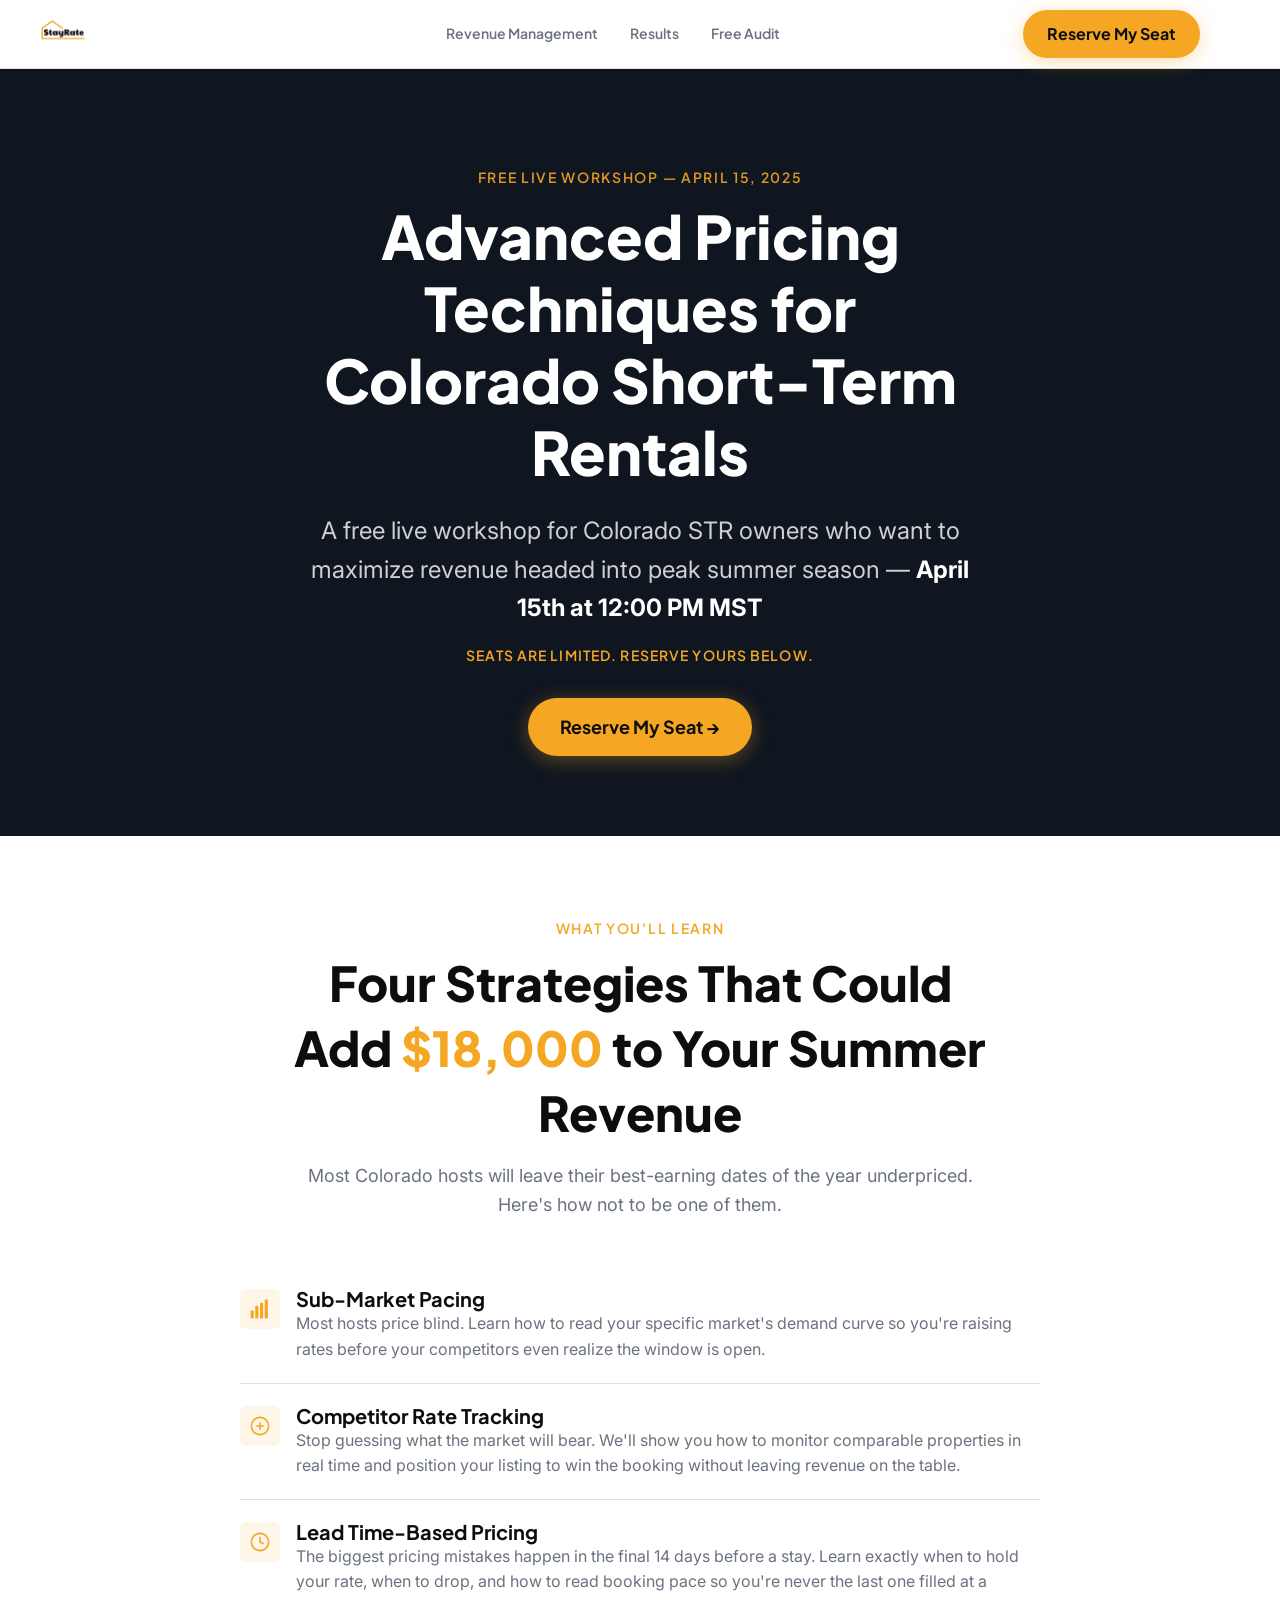
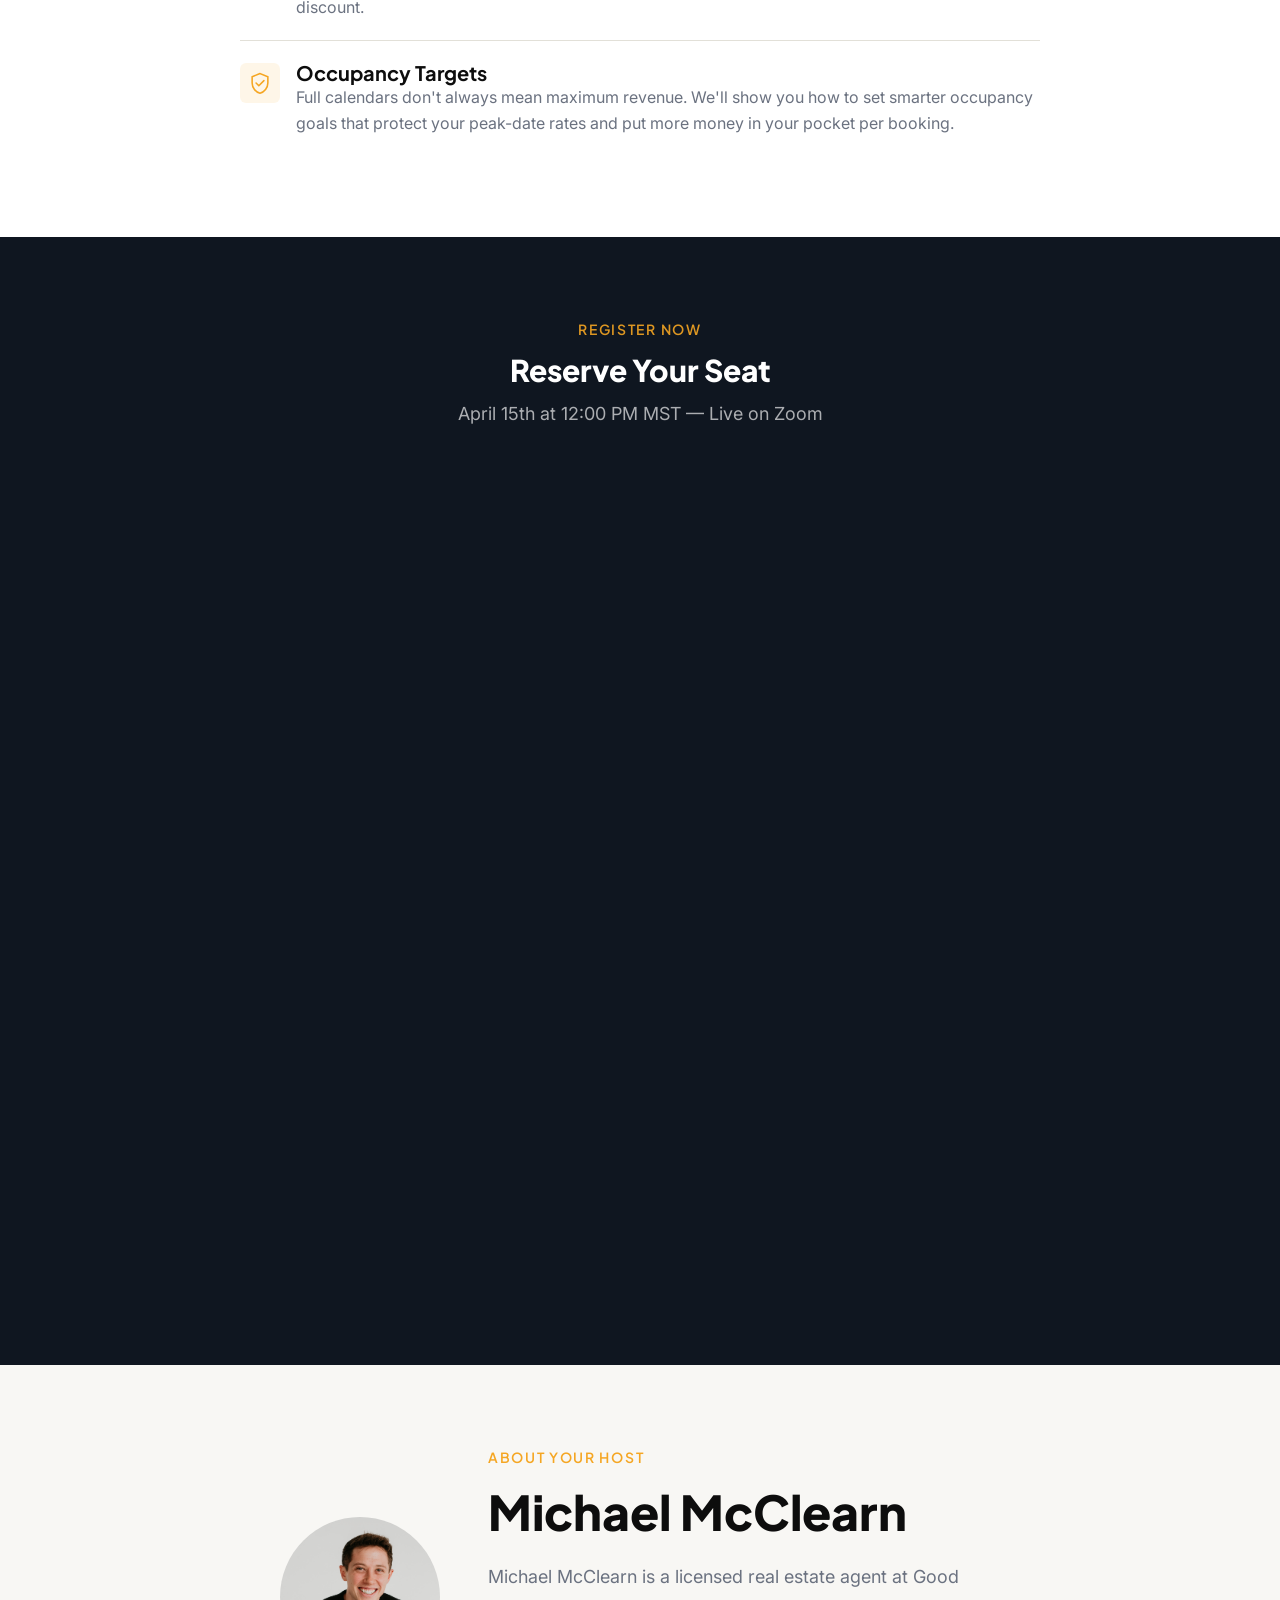
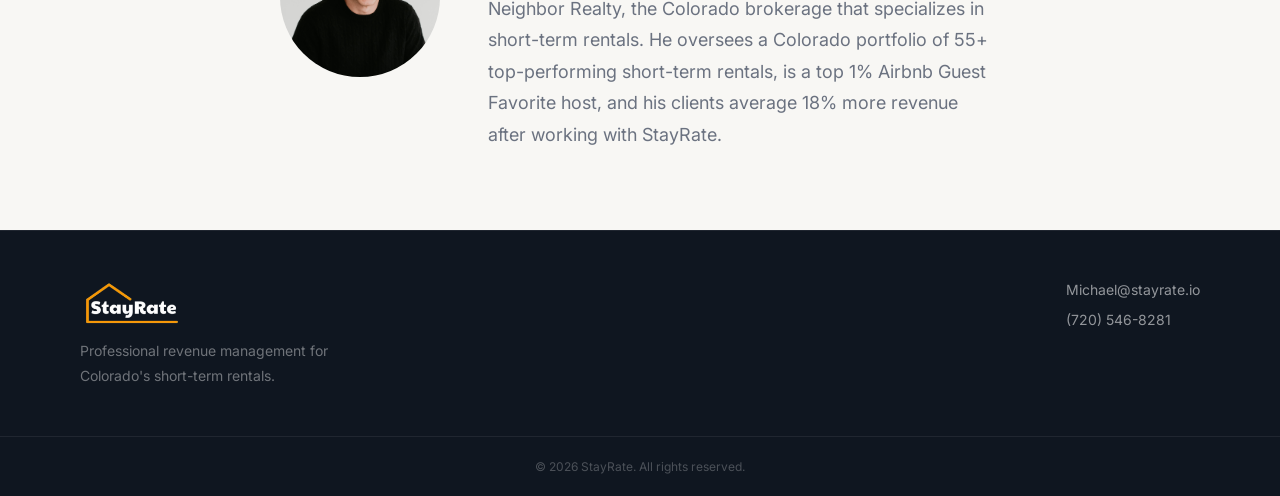
==== commit 37e8fab9: "Replace placeholder form with GHL embed Swap the static registration form with the Go High Level ifr" ====
--- a/workshop/index.html
+++ b/workshop/index.html
@@ -140,73 +140,26 @@
           <p class="ws-register-sub">April 15th at 12:00 PM MST &mdash; Live on Zoom</p>
         </div>
 
-        <!-- GHL FORM EMBED — REPLACE BELOW -->
-        <div id="ws-form-container">
-          <form id="ws-registration-form" class="ws-form" novalidate>
-            <div class="ws-form-row">
-              <div class="ws-form-group">
-                <label for="ws-first-name">First Name</label>
-                <input type="text" id="ws-first-name" name="first_name" placeholder="First name" required />
-              </div>
-              <div class="ws-form-group">
-                <label for="ws-last-name">Last Name</label>
-                <input type="text" id="ws-last-name" name="last_name" placeholder="Last name" required />
-              </div>
-            </div>
-
-            <div class="ws-form-group">
-              <label for="ws-phone">Phone Number</label>
-              <input type="tel" id="ws-phone" name="phone" placeholder="(555) 555-5555" required />
-            </div>
-
-            <div class="ws-form-group">
-              <label for="ws-email">Email Address</label>
-              <input type="email" id="ws-email" name="email" placeholder="you@example.com" required />
-            </div>
-
-            <div class="ws-form-group">
-              <label for="ws-location">Property Location</label>
-              <input type="text" id="ws-location" name="location" placeholder="City or area in Colorado" required />
-            </div>
-
-            <div class="ws-form-group">
-              <label for="ws-revenue">Estimated Gross Revenue (Past 12 Months)</label>
-              <select id="ws-revenue" name="revenue" required>
-                <option value="" disabled selected>Select a range</option>
-                <option value="under-30k">Under $30K</option>
-                <option value="30k-60k">$30K–$60K</option>
-                <option value="60k-100k">$60K–$100K</option>
-                <option value="100k-150k">$100K–$150K</option>
-                <option value="150k-plus">$150K+</option>
-              </select>
-            </div>
-
-            <button type="submit" class="btn btn-primary btn-lg ws-submit-btn">Reserve My Seat &rarr;</button>
-
-            <p class="ws-form-note">[Replace this form with GHL embed code when ready]</p>
-          </form>
-
-          <!-- Thank You State (hidden by default) -->
-          <div id="ws-thank-you" class="ws-thank-you" hidden>
-            <div class="ws-thank-you-icon" aria-hidden="true">
-              <svg width="48" height="48" viewBox="0 0 48 48" fill="none"><circle cx="24" cy="24" r="22" stroke="#F5A623" stroke-width="3"/><path d="M14 24l7 7L34 18" stroke="#F5A623" stroke-width="3" stroke-linecap="round" stroke-linejoin="round"/></svg>
-            </div>
-            <h3 class="ws-thank-you-headline">You're in.</h3>
-            <p class="ws-thank-you-sub">Your seat is reserved for <strong>April 15th at 12:00 PM MST</strong>.</p>
-
-            <div class="ws-next-steps">
-              <p class="ws-next-steps-label">Here's what happens next:</p>
-              <ol class="ws-next-steps-list">
-                <li>You'll receive a confirmation email with your Zoom link and a calendar invite</li>
-                <li>Over the next week we'll send you a few things to make sure you get the most out of the workshop</li>
-                <li>The day before and morning of, we'll send you a reminder with the link</li>
-              </ol>
-            </div>
-
-            <p class="ws-thank-you-contact">
-              If you have questions before then, reach out at <a href="mailto:michael@stayrate.io">michael@stayrate.io</a>
-            </p>
-          </div>
+        <!-- GHL FORM EMBED -->
+        <div id="ws-form-container" class="ws-ghl-form">
+          <iframe
+            src="https://api.leadconnectorhq.com/widget/form/tN2OEt83G7gsa5hEfnpU"
+            style="width:100%;height:100%;border:none;border-radius:3px"
+            id="inline-tN2OEt83G7gsa5hEfnpU"
+            data-layout="{'id':'INLINE'}"
+            data-trigger-type="alwaysShow"
+            data-trigger-value=""
+            data-activation-type="alwaysActivated"
+            data-activation-value=""
+            data-deactivation-type="neverDeactivate"
+            data-deactivation-value=""
+            data-form-name="StayRate Summer Workshop — April 15"
+            data-height="792"
+            data-layout-iframe-id="inline-tN2OEt83G7gsa5hEfnpU"
+            data-form-id="tN2OEt83G7gsa5hEfnpU"
+            title="StayRate Summer Workshop — April 15"
+          ></iframe>
+          <script src="https://link.msgsndr.com/js/form_embed.js"></script>
         </div>
         <!-- END GHL FORM EMBED -->
 
--- a/workshop/workshop.css
+++ b/workshop/workshop.css
@@ -185,6 +185,10 @@
   max-width: 540px;
   margin: 0 auto;
   text-align: center;
+}
+
+.ws-ghl-form {
+  min-height: 800px;
 }
 
 .ws-register-header {
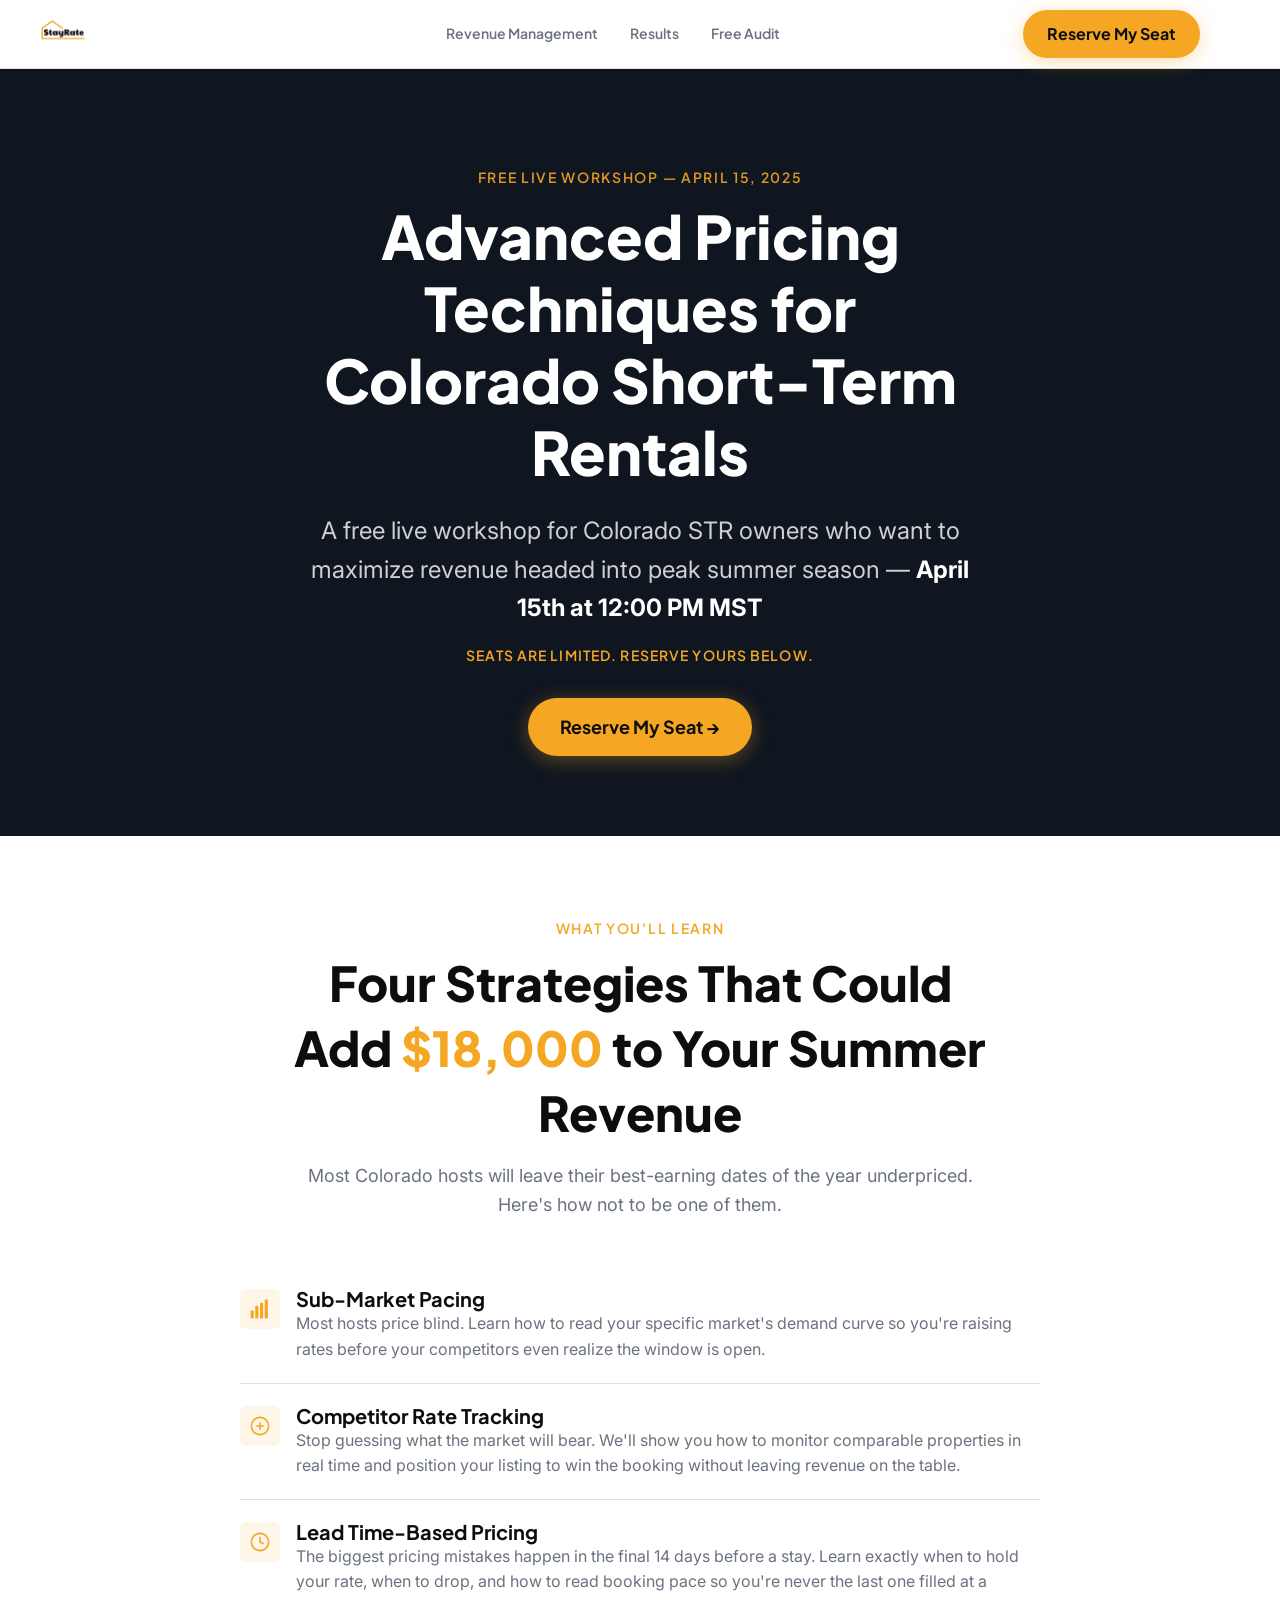
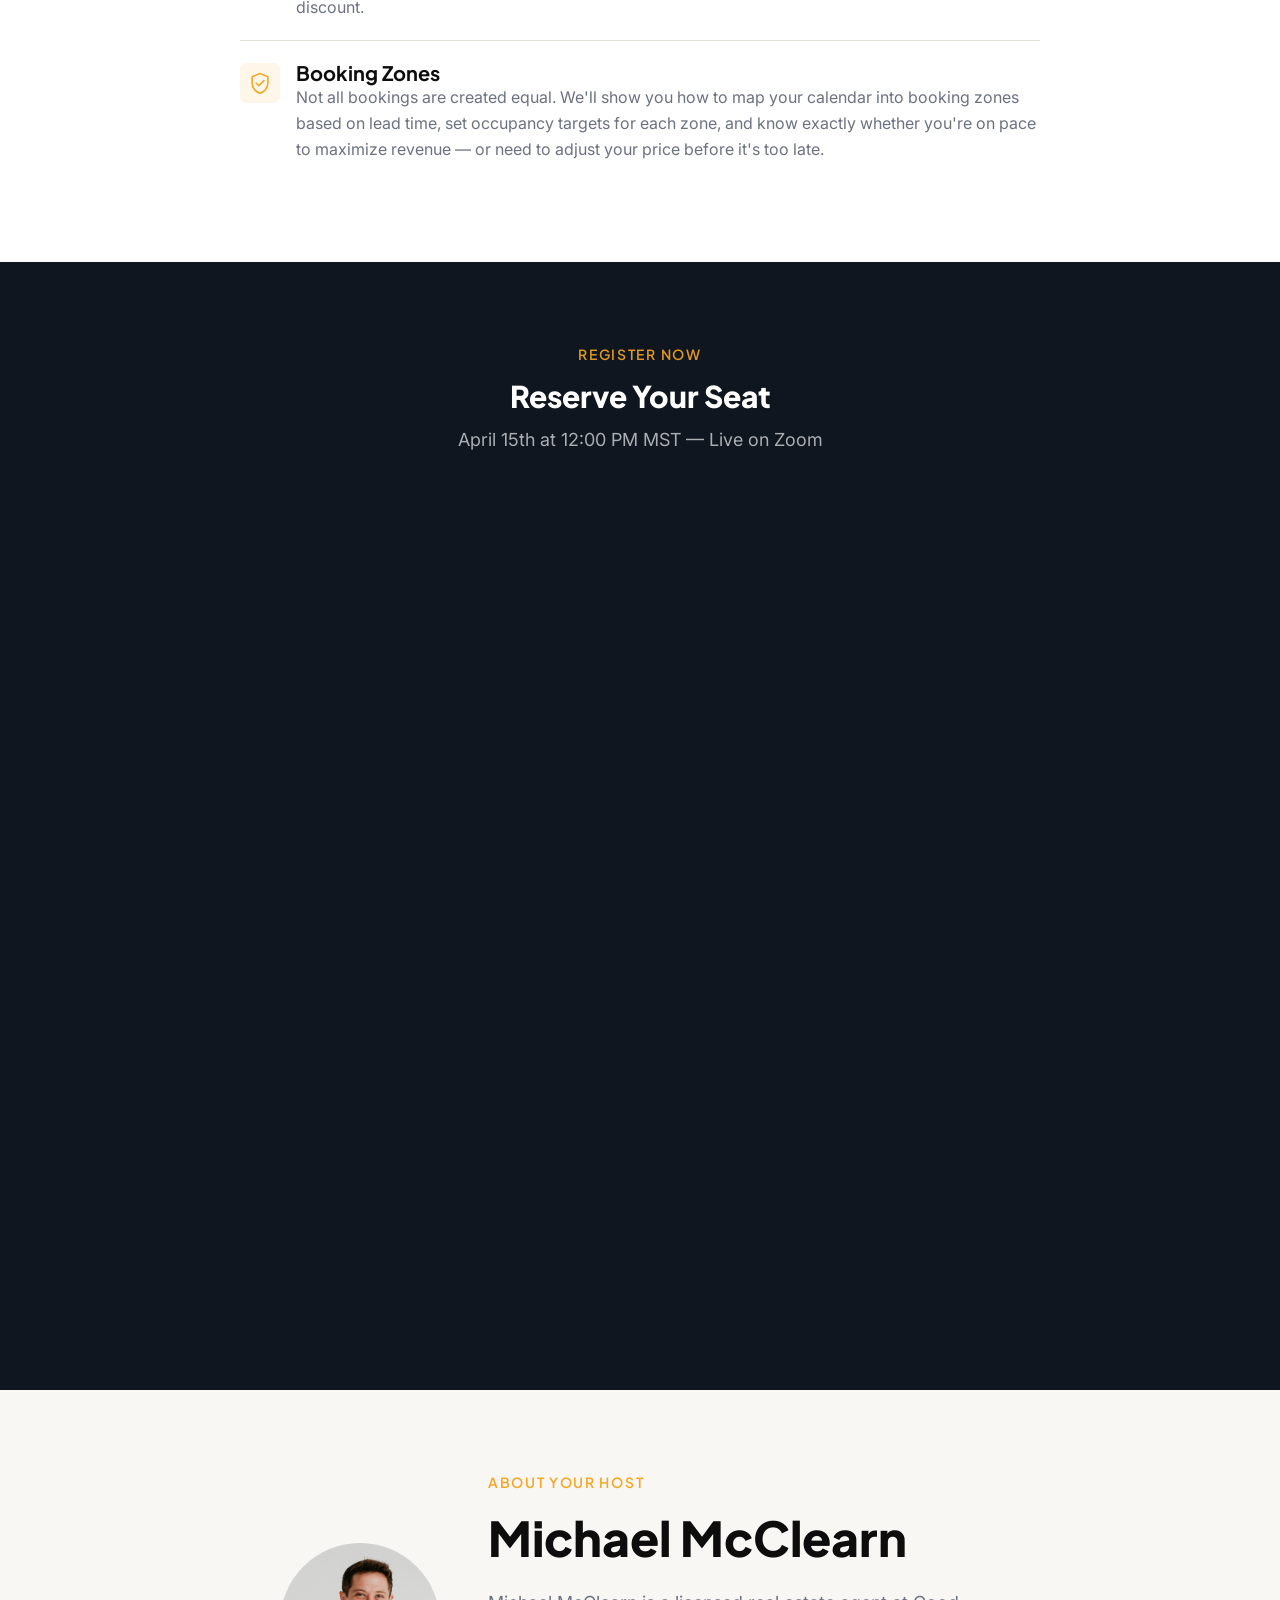
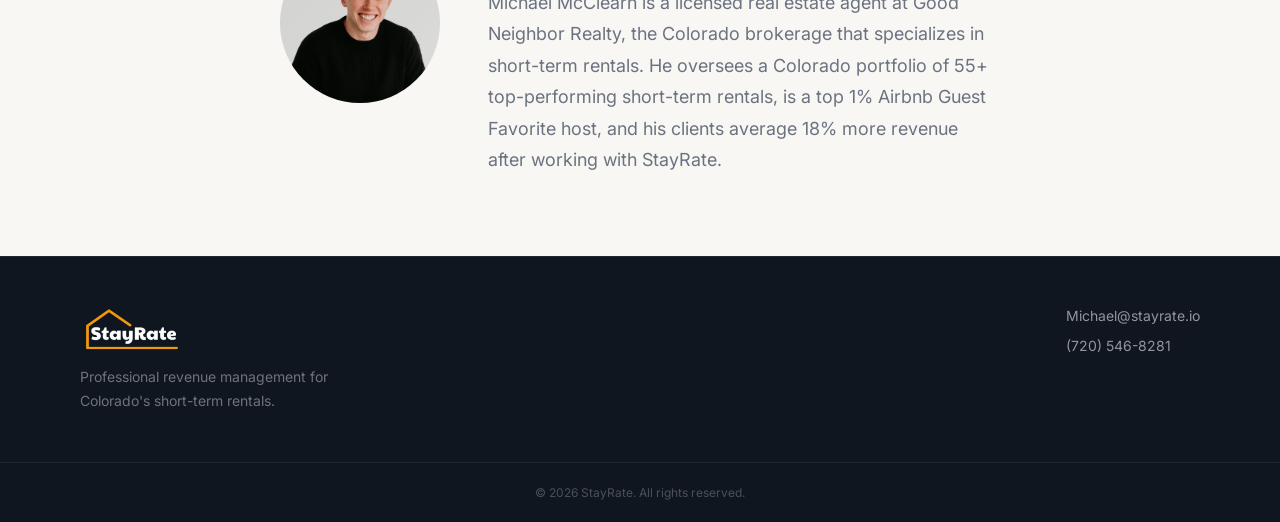
==== commit 179308e9: "Rename Occupancy Targets to Booking Zones with updated copy Co-Authored-By: Claude Opus 4.6 <noreply" ====
--- a/workshop/index.html
+++ b/workshop/index.html
@@ -119,8 +119,8 @@
               <svg width="22" height="22" viewBox="0 0 28 28" fill="none"><path d="M14 2L4 6v8c0 6.075 4.477 11.722 10 13 5.523-1.278 10-6.925 10-13V6L14 2z" stroke="#F5A623" stroke-width="2" fill="none"/><path d="M9 14l3.5 3.5L19 11" stroke="#F5A623" stroke-width="2" stroke-linecap="round" stroke-linejoin="round"/></svg>
             </div>
             <div class="ws-learn-row-text">
-              <h3 class="ws-learn-title">Occupancy Targets</h3>
-              <p class="ws-learn-desc">Full calendars don't always mean maximum revenue. We'll show you how to set smarter occupancy goals that protect your peak-date rates and put more money in your pocket per booking.</p>
+              <h3 class="ws-learn-title">Booking Zones</h3>
+              <p class="ws-learn-desc">Not all bookings are created equal. We'll show you how to map your calendar into booking zones based on lead time, set occupancy targets for each zone, and know exactly whether you're on pace to maximize revenue — or need to adjust your price before it's too late.</p>
             </div>
           </div>
 
